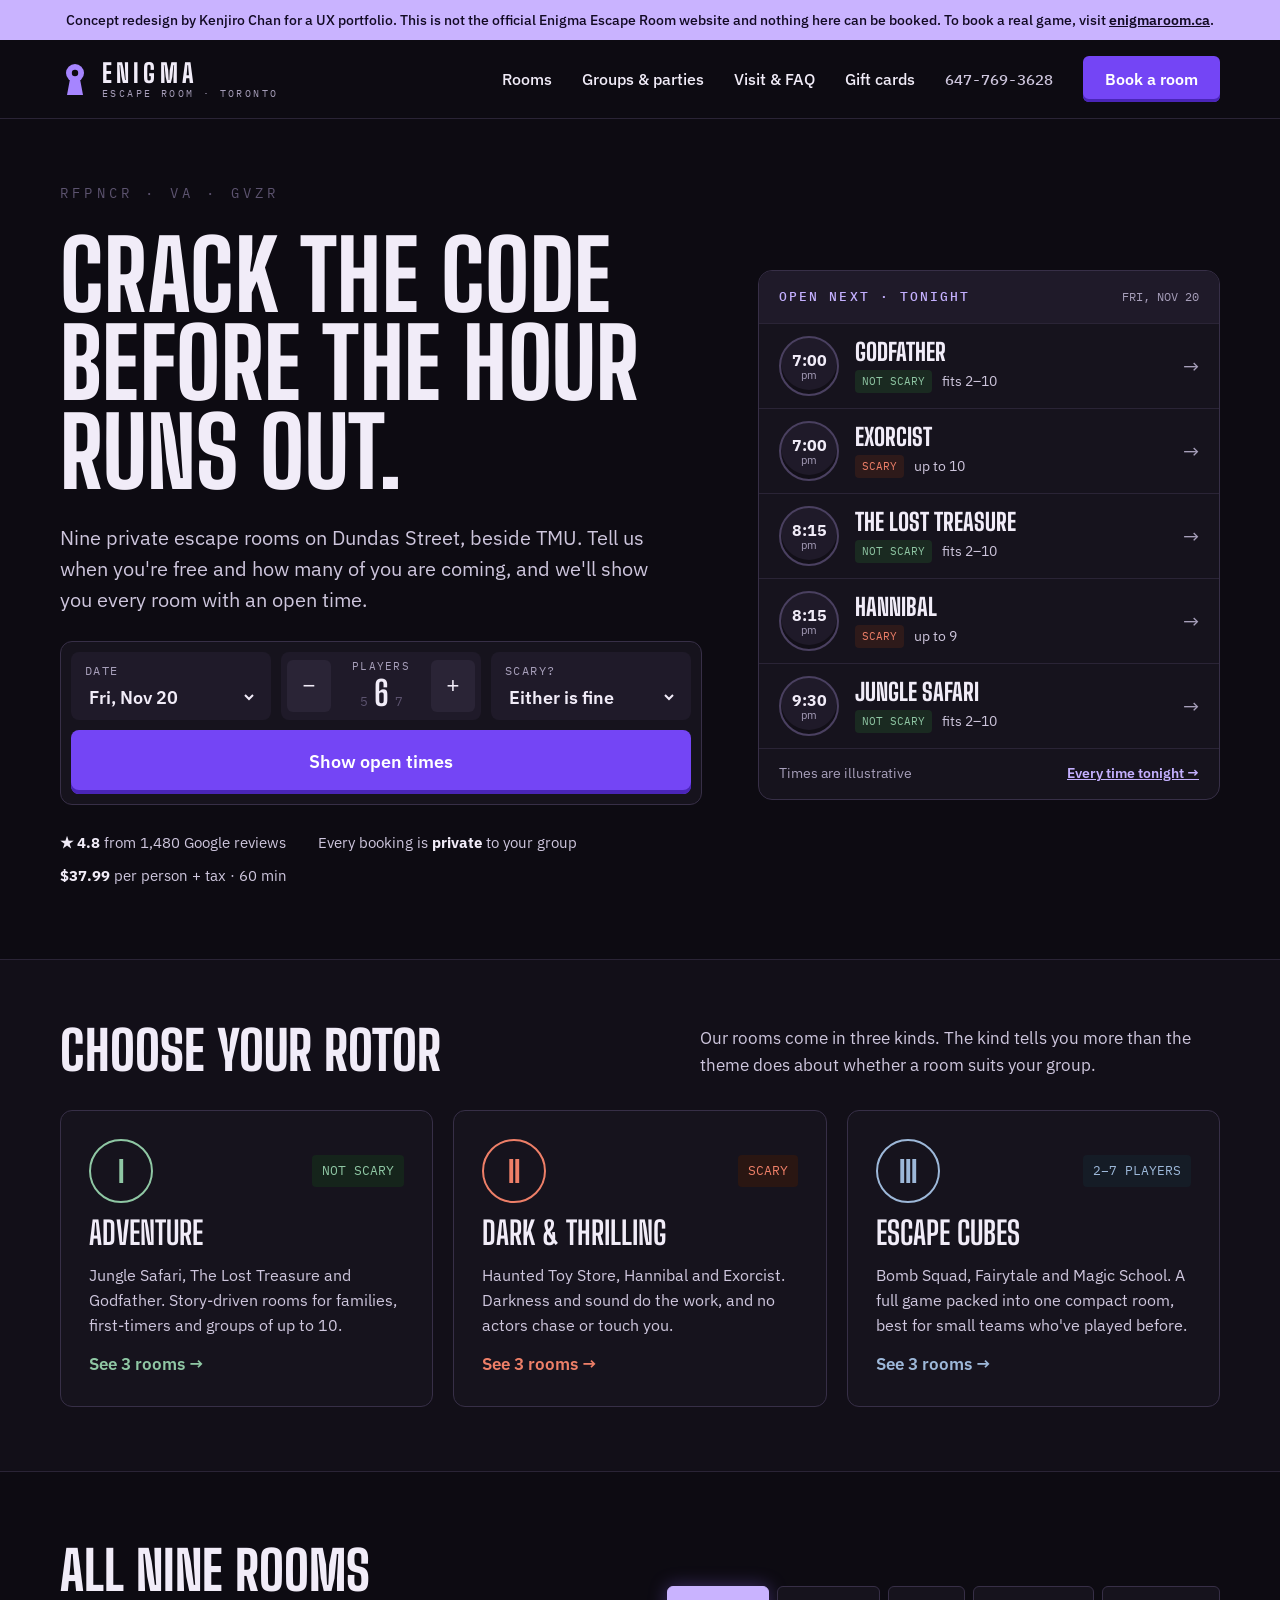
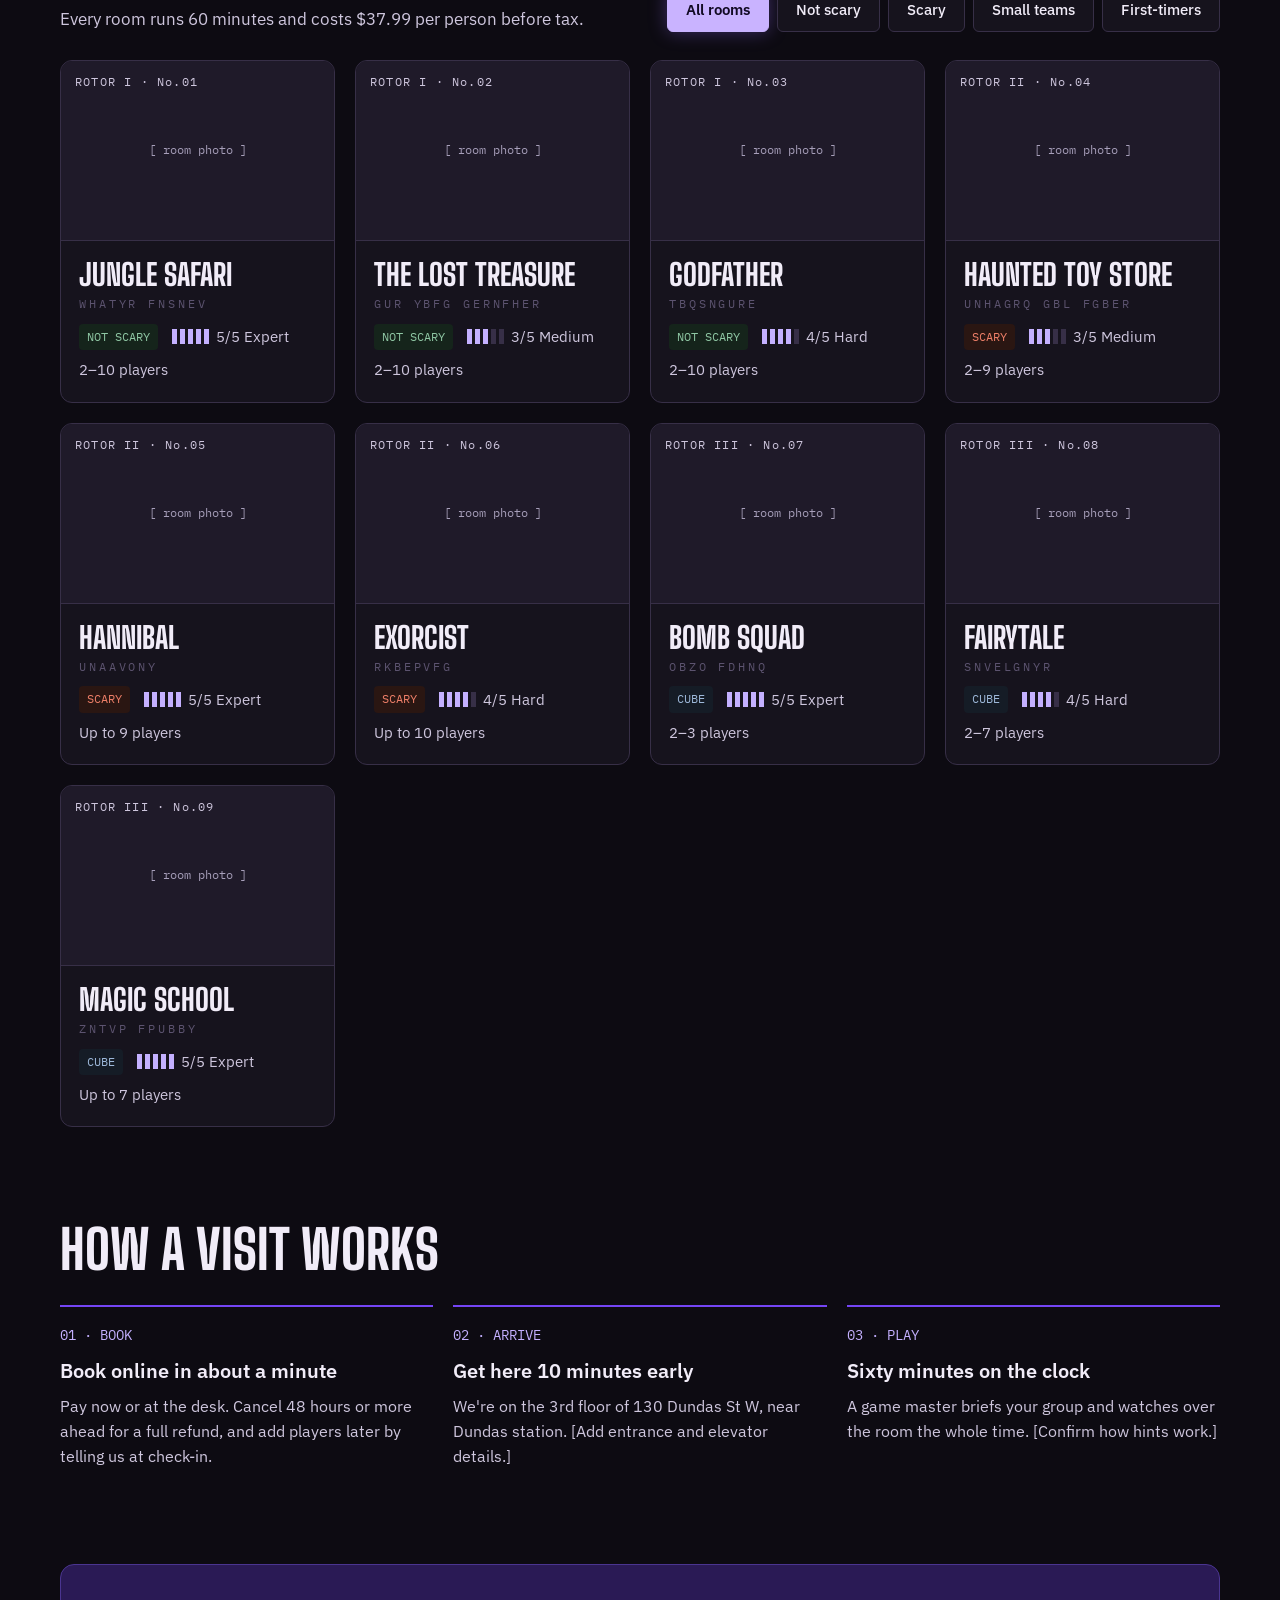
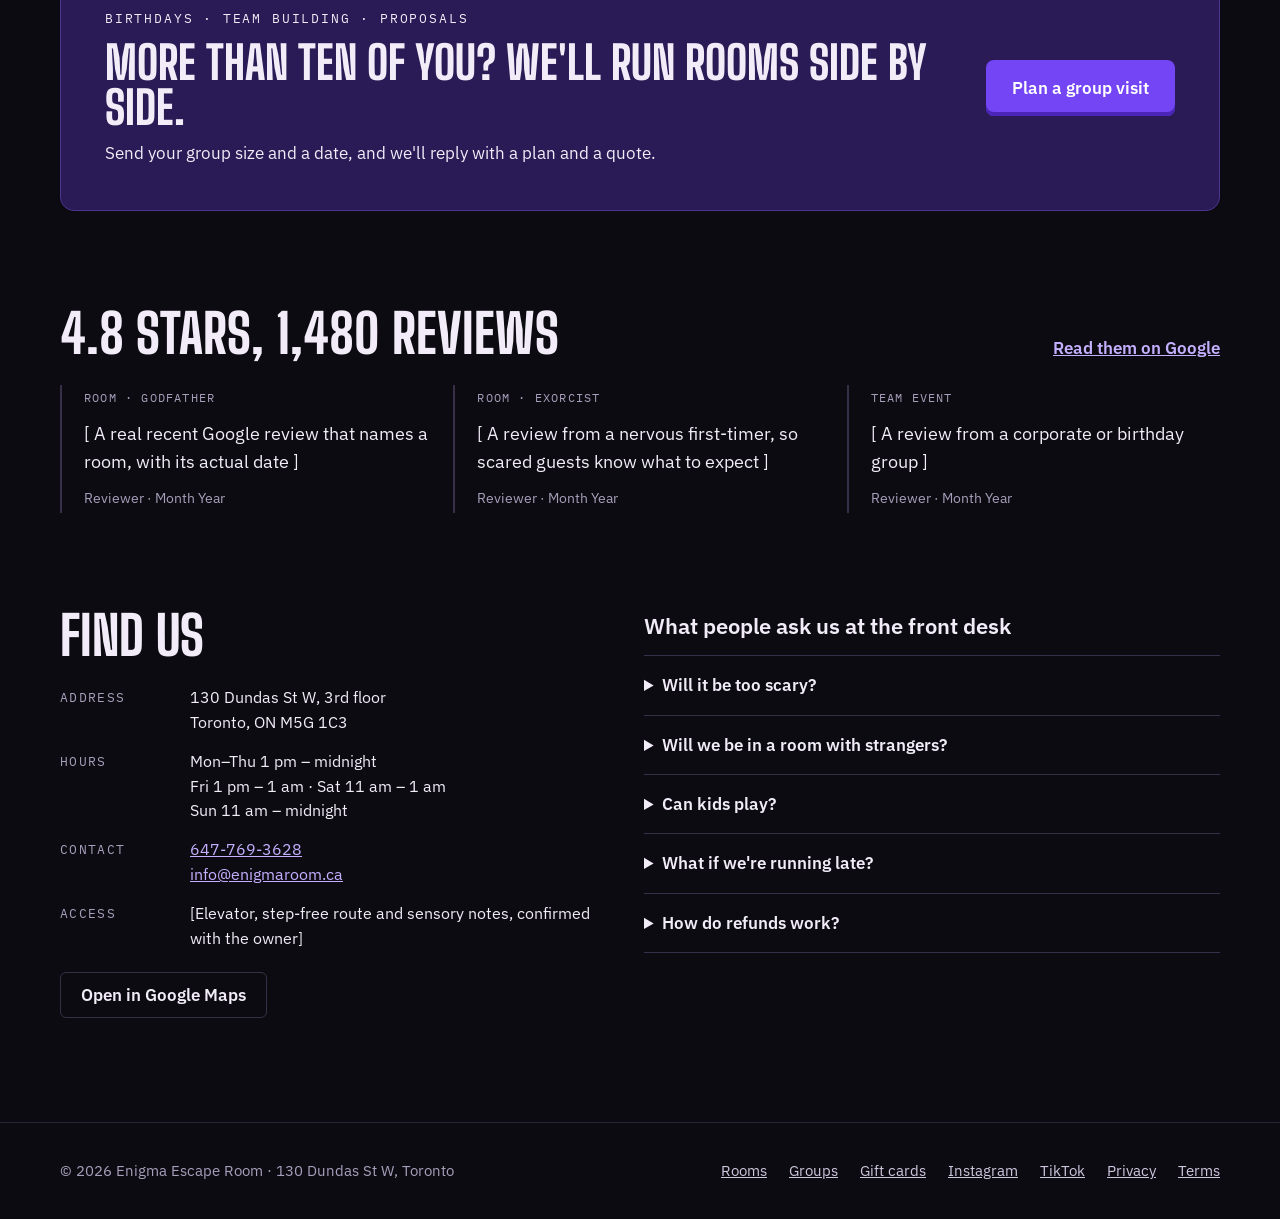
==== index.html @ 66677435 "Add Enigma Escape Room redesign concept Static prototype of the homepage, room page, booking flow an" ====
<!doctype html>
<html lang="en">
<head>
<meta charset="utf-8">
<meta name="viewport" content="width=device-width, initial-scale=1">
<meta name="robots" content="noindex, nofollow">
<title>Enigma Escape Room — Redesign concept by Kenjiro Chan</title>
<link rel="preconnect" href="https://fonts.googleapis.com">
<link href="https://fonts.googleapis.com/css2?family=Big+Shoulders+Display:wght@700;800&amp;family=IBM+Plex+Mono:wght@400;500&amp;family=IBM+Plex+Sans:wght@400;500;600&amp;display=swap" rel="stylesheet">
<style>
body{margin:0;background:#0D0B12}
a{color:#C4B0FF}a:hover{color:#DDD1FF}
*{box-sizing:border-box}
</style>
<style>
@media (max-width: 720px){
 h1{font-size:54px !important;line-height:0.95 !important}
 h2{font-size:38px !important}
 nav{gap:14px !important}
 nav > div{gap:14px 18px !important}
 section{padding-left:20px !important;padding-right:20px !important}
 header > nav, header > div{padding-left:20px !important;padding-right:20px !important}
 section[aria-labelledby="groups-h"] > div{padding:28px !important}
}
</style>
</head>
<body>
<div role="note" style="background: #C9B3FF; color: #120A24; font: 500 14px/1.45 'IBM Plex Sans', sans-serif; padding: 10px 20px; text-align: center">Concept redesign by Kenjiro Chan for a UX portfolio. This is not the official Enigma Escape Room website and nothing here can be booked. To book a real game, visit <a href="https://www.enigmaroom.ca" style="color: #120A24; font-weight: 600">enigmaroom.ca</a>.</div>
<div style="background: #0D0B12; color: #F1ECF8; font-family: 'IBM Plex Sans', sans-serif; font-size: 17px; line-height: 1.55">

<header style="border-bottom: 1px solid #2A2436">
<nav aria-label="Main" style="max-width: 1240px; margin: 0 auto; padding: 16px 40px; display: flex; flex-wrap: wrap; align-items: center; justify-content: space-between; gap: 16px">
<a href="index.html" aria-label="Enigma Escape Room, home" style="display: flex; align-items: center; gap: 12px; text-decoration: none; color: #F1ECF8">
<svg aria-hidden="true" width="30" height="36" viewBox="0 0 30 36" style="fill: #A685FF"><circle cx="15" cy="12" r="9"></circle><path d="M10 18 L20 18 L23 34 L7 34 Z"></path><circle cx="15" cy="12" r="3.2" style="fill: #0D0B12"></circle></svg>
<span style="display: flex; flex-direction: column; line-height: 1"><span style="font-family: 'Big Shoulders Display', 'Oswald', sans-serif; font-weight: 800; letter-spacing: 0.16em; font-size: 26px">ENIGMA</span><span style="font-family: 'IBM Plex Mono', monospace; font-size: 10px; letter-spacing: 0.24em; color: #A79FBA; margin-top: 3px">ESCAPE ROOM · TORONTO</span></span>
</a>
<div style="display: flex; flex-wrap: wrap; align-items: center; gap: 30px; font-size: 16px; font-weight: 500">
<a href="#rooms" style="color: #F1ECF8; text-decoration: none">Rooms</a>
<a href="groups.html" style="color: #F1ECF8; text-decoration: none">Groups &amp; parties</a>
<a href="#visit" style="color: #F1ECF8; text-decoration: none">Visit &amp; FAQ</a>
<a href="#" style="color: #F1ECF8; text-decoration: none">Gift cards</a>
<a href="tel:16477693628" style="color: #CEC6DD; text-decoration: none; font-family: 'IBM Plex Mono', monospace; font-size: 15px">647-769-3628</a>
<a href="book.html" style="background: #7445F5; color: #FFFFFF; text-decoration: none; padding: 0 22px; border-radius: 6px; font-weight: 600; min-height: 46px; display: inline-flex; align-items: center; box-shadow: inset 0 -3px 0 #4A25B8">Book a room</a>
</div>
</nav>
</header>

<section style="max-width: 1240px; margin: 0 auto; padding: 64px 40px 72px; display: flex; flex-wrap: wrap; gap: 56px; align-items: center">
<div style="flex: 1 1 580px; min-width: 0; display: flex; flex-direction: column; gap: 26px">
<p aria-hidden="true" style="margin: 0; font-family: 'IBM Plex Mono', monospace; font-size: 14px; letter-spacing: 0.3em; color: #5C536F">RFPNCR · VA · GVZR</p>
<h1 style="margin: 0; font-family: 'Big Shoulders Display', 'Oswald', sans-serif; font-weight: 800; font-size: 96px; line-height: 0.92; letter-spacing: 0.005em; text-transform: uppercase">Crack the code before the hour runs out.</h1>
<p style="margin: 0; font-size: 20px; color: #CEC6DD; max-width: 600px">Nine private escape rooms on Dundas Street, beside TMU. Tell us when you're free and how many of you are coming, and we'll show you every room with an open time.</p>

<form aria-label="Find an open room" style="background: #16131D; border: 1px solid #372F47; border-radius: 12px; padding: 10px; display: flex; flex-wrap: wrap; gap: 10px; align-items: stretch">
<label style="flex: 1 1 170px; display: flex; flex-direction: column; justify-content: center; gap: 4px; padding: 10px 14px; background: #1F1A29; border-radius: 8px; font-family: 'IBM Plex Mono', monospace; font-size: 12px; letter-spacing: 0.12em; color: #A79FBA">DATE<select style="background: transparent; border: 0; color: #F1ECF8; font: 600 18px 'IBM Plex Sans', sans-serif; padding: 0"><option>Tonight</option><option selected>Fri, Nov 20</option><option>Sat, Nov 21</option></select></label>
<div role="group" aria-label="Players" style="flex: 0 1 200px; display: flex; align-items: center; justify-content: space-between; gap: 6px; padding: 6px; background: #1F1A29; border-radius: 8px">
<button type="button" aria-label="One fewer player" style="width: 44px; height: 52px; border: 0; border-radius: 6px; background: #2A2436; color: #F1ECF8; font-size: 22px">−</button>
<span style="display: flex; flex-direction: column; align-items: center; line-height: 1"><span style="font-family: 'IBM Plex Mono', monospace; font-size: 11px; letter-spacing: 0.12em; color: #A79FBA">PLAYERS</span><span style="display: flex; align-items: baseline; gap: 6px; margin-top: 4px"><span aria-hidden="true" style="font-family: 'IBM Plex Mono', monospace; font-size: 13px; color: #5C536F">5</span><b style="font-family: 'Big Shoulders Display', 'Oswald', sans-serif; font-size: 34px">6</b><span aria-hidden="true" style="font-family: 'IBM Plex Mono', monospace; font-size: 13px; color: #5C536F">7</span></span></span>
<button type="button" aria-label="One more player" style="width: 44px; height: 52px; border: 0; border-radius: 6px; background: #2A2436; color: #F1ECF8; font-size: 22px">+</button>
</div>
<label style="flex: 1 1 170px; display: flex; flex-direction: column; justify-content: center; gap: 4px; padding: 10px 14px; background: #1F1A29; border-radius: 8px; font-family: 'IBM Plex Mono', monospace; font-size: 12px; letter-spacing: 0.12em; color: #A79FBA">SCARY?<select style="background: transparent; border: 0; color: #F1ECF8; font: 600 18px 'IBM Plex Sans', sans-serif; padding: 0"><option>Either is fine</option><option>Not scary</option><option>Scary, please</option></select></label>
<a href="book.html" style="flex: 1 1 180px; background: #7445F5; color: #FFFFFF; text-decoration: none; padding: 0 22px; border-radius: 8px; font-weight: 600; font-size: 18px; min-height: 64px; display: inline-flex; align-items: center; justify-content: center; box-shadow: inset 0 -4px 0 #4A25B8">Show open times</a>
</form>

<ul aria-label="Good to know" style="list-style: none; margin: 0; padding: 0; display: flex; flex-wrap: wrap; gap: 10px 32px; font-size: 15px; color: #CEC6DD">
<li><b style="color: #F1ECF8">★ 4.8</b> from 1,480 Google reviews</li>
<li>Every booking is <b style="color: #F1ECF8">private</b> to your group</li>
<li><b style="color: #F1ECF8">$37.99</b> per person + tax · 60 min</li>
</ul>
</div>

<aside aria-labelledby="next-h" style="flex: 1 1 400px; min-width: 0; background: #16131D; border: 1px solid #372F47; border-radius: 14px; overflow: hidden; align-self: center">
<div style="display: flex; justify-content: space-between; align-items: center; gap: 12px; padding: 16px 20px; background: #1F1A29">
<h2 id="next-h" style="margin: 0; font-family: 'IBM Plex Mono', monospace; font-weight: 500; font-size: 13px; letter-spacing: 0.16em; color: #C4B0FF">OPEN NEXT · TONIGHT</h2>
<span style="font-family: 'IBM Plex Mono', monospace; font-size: 12px; color: #A79FBA">FRI, NOV 20</span>
</div>
<ul style="list-style: none; margin: 0; padding: 0">
<li style="border-top: 1px solid #2A2436"><a href="book.html" style="display: flex; align-items: center; gap: 16px; padding: 12px 20px; text-decoration: none; color: #F1ECF8; min-height: 84px">
<span style="flex: 0 0 60px; height: 60px; border-radius: 50%; border: 2px solid #4A4060; background: #1F1A29; box-shadow: inset 0 -4px 0 #120F18; display: flex; flex-direction: column; align-items: center; justify-content: center; line-height: 1"><b style="font-size: 16px">7:00</b><span style="font-size: 11px; color: #A79FBA; margin-top: 2px">pm</span></span>
<span style="flex: 1 1 auto; min-width: 0; display: flex; flex-direction: column; gap: 6px"><span style="font: 800 24px/1 'Big Shoulders Display', 'Oswald', sans-serif; text-transform: uppercase">Godfather</span><span style="display: flex; align-items: center; gap: 10px; font-size: 14px; color: #CEC6DD"><span style="font-family: 'IBM Plex Mono', monospace; font-size: 11px; padding: 3px 7px; border-radius: 4px; background: #1A2A21; color: #8FC7A4">NOT SCARY</span>fits 2–10</span></span>
<span aria-hidden="true" style="color: #A79FBA; font-size: 20px">→</span>
</a></li>
<li style="border-top: 1px solid #2A2436"><a href="book.html" style="display: flex; align-items: center; gap: 16px; padding: 12px 20px; text-decoration: none; color: #F1ECF8; min-height: 84px">
<span style="flex: 0 0 60px; height: 60px; border-radius: 50%; border: 2px solid #4A4060; background: #1F1A29; box-shadow: inset 0 -4px 0 #120F18; display: flex; flex-direction: column; align-items: center; justify-content: center; line-height: 1"><b style="font-size: 16px">7:00</b><span style="font-size: 11px; color: #A79FBA; margin-top: 2px">pm</span></span>
<span style="flex: 1 1 auto; min-width: 0; display: flex; flex-direction: column; gap: 6px"><span style="font: 800 24px/1 'Big Shoulders Display', 'Oswald', sans-serif; text-transform: uppercase">Exorcist</span><span style="display: flex; align-items: center; gap: 10px; font-size: 14px; color: #CEC6DD"><span style="font-family: 'IBM Plex Mono', monospace; font-size: 11px; padding: 3px 7px; border-radius: 4px; background: #2E1A1A; color: #EE7F68">SCARY</span>up to 10</span></span>
<span aria-hidden="true" style="color: #A79FBA; font-size: 20px">→</span>
</a></li>
<li style="border-top: 1px solid #2A2436"><a href="book.html" style="display: flex; align-items: center; gap: 16px; padding: 12px 20px; text-decoration: none; color: #F1ECF8; min-height: 84px">
<span style="flex: 0 0 60px; height: 60px; border-radius: 50%; border: 2px solid #4A4060; background: #1F1A29; box-shadow: inset 0 -4px 0 #120F18; display: flex; flex-direction: column; align-items: center; justify-content: center; line-height: 1"><b style="font-size: 16px">8:15</b><span style="font-size: 11px; color: #A79FBA; margin-top: 2px">pm</span></span>
<span style="flex: 1 1 auto; min-width: 0; display: flex; flex-direction: column; gap: 6px"><span style="font: 800 24px/1 'Big Shoulders Display', 'Oswald', sans-serif; text-transform: uppercase">The Lost Treasure</span><span style="display: flex; align-items: center; gap: 10px; font-size: 14px; color: #CEC6DD"><span style="font-family: 'IBM Plex Mono', monospace; font-size: 11px; padding: 3px 7px; border-radius: 4px; background: #1A2A21; color: #8FC7A4">NOT SCARY</span>fits 2–10</span></span>
<span aria-hidden="true" style="color: #A79FBA; font-size: 20px">→</span>
</a></li>
<li style="border-top: 1px solid #2A2436"><a href="book.html" style="display: flex; align-items: center; gap: 16px; padding: 12px 20px; text-decoration: none; color: #F1ECF8; min-height: 84px">
<span style="flex: 0 0 60px; height: 60px; border-radius: 50%; border: 2px solid #4A4060; background: #1F1A29; box-shadow: inset 0 -4px 0 #120F18; display: flex; flex-direction: column; align-items: center; justify-content: center; line-height: 1"><b style="font-size: 16px">8:15</b><span style="font-size: 11px; color: #A79FBA; margin-top: 2px">pm</span></span>
<span style="flex: 1 1 auto; min-width: 0; display: flex; flex-direction: column; gap: 6px"><span style="font: 800 24px/1 'Big Shoulders Display', 'Oswald', sans-serif; text-transform: uppercase">Hannibal</span><span style="display: flex; align-items: center; gap: 10px; font-size: 14px; color: #CEC6DD"><span style="font-family: 'IBM Plex Mono', monospace; font-size: 11px; padding: 3px 7px; border-radius: 4px; background: #2E1A1A; color: #EE7F68">SCARY</span>up to 9</span></span>
<span aria-hidden="true" style="color: #A79FBA; font-size: 20px">→</span>
</a></li>
<li style="border-top: 1px solid #2A2436"><a href="book.html" style="display: flex; align-items: center; gap: 16px; padding: 12px 20px; text-decoration: none; color: #F1ECF8; min-height: 84px">
<span style="flex: 0 0 60px; height: 60px; border-radius: 50%; border: 2px solid #4A4060; background: #1F1A29; box-shadow: inset 0 -4px 0 #120F18; display: flex; flex-direction: column; align-items: center; justify-content: center; line-height: 1"><b style="font-size: 16px">9:30</b><span style="font-size: 11px; color: #A79FBA; margin-top: 2px">pm</span></span>
<span style="flex: 1 1 auto; min-width: 0; display: flex; flex-direction: column; gap: 6px"><span style="font: 800 24px/1 'Big Shoulders Display', 'Oswald', sans-serif; text-transform: uppercase">Jungle Safari</span><span style="display: flex; align-items: center; gap: 10px; font-size: 14px; color: #CEC6DD"><span style="font-family: 'IBM Plex Mono', monospace; font-size: 11px; padding: 3px 7px; border-radius: 4px; background: #1A2A21; color: #8FC7A4">NOT SCARY</span>fits 2–10</span></span>
<span aria-hidden="true" style="color: #A79FBA; font-size: 20px">→</span>
</a></li>
</ul>
<div style="border-top: 1px solid #2A2436; padding: 14px 20px; display: flex; justify-content: space-between; align-items: center; font-size: 14px; color: #A79FBA"><span>Times are illustrative</span><a href="book.html" style="font-weight: 600">Every time tonight →</a></div>
</aside>
</section>

<section aria-labelledby="vibes-h" style="border-top: 1px solid #2A2436; border-bottom: 1px solid #2A2436; background: #120F18">
<div style="max-width: 1240px; margin: 0 auto; padding: 64px 40px">
<div style="display: flex; flex-wrap: wrap; justify-content: space-between; align-items: flex-end; gap: 16px; margin-bottom: 32px">
<h2 id="vibes-h" style="margin: 0; font-family: 'Big Shoulders Display', 'Oswald', sans-serif; font-weight: 800; font-size: 54px; line-height: 1; text-transform: uppercase">Choose your rotor</h2>
<p style="margin: 0; color: #CEC6DD; max-width: 520px">Our rooms come in three kinds. The kind tells you more than the theme does about whether a room suits your group.</p>
</div>
<div style="display: grid; grid-template-columns: repeat(auto-fit, minmax(300px, 1fr)); gap: 20px">
<a href="#rooms" style="text-decoration: none; color: #F1ECF8; border: 1px solid #372F47; border-radius: 12px; padding: 28px; display: flex; flex-direction: column; gap: 14px; background: #16131D">
<span style="display: flex; justify-content: space-between; align-items: center"><span style="width: 64px; height: 64px; border-radius: 50%; border: 2px solid #8FC7A4; display: inline-flex; align-items: center; justify-content: center; font-family: 'Big Shoulders Display', 'Oswald', sans-serif; font-weight: 800; font-size: 30px; color: #8FC7A4">I</span><span style="font-family: 'IBM Plex Mono', monospace; font-size: 13px; padding: 6px 10px; border-radius: 4px; background: #15241B; color: #8FC7A4">NOT SCARY</span></span>
<span style="font-family: 'Big Shoulders Display', 'Oswald', sans-serif; font-weight: 700; font-size: 32px; text-transform: uppercase; line-height: 1">Adventure</span>
<span style="color: #CEC6DD; font-size: 16px">Jungle Safari, The Lost Treasure and Godfather. Story-driven rooms for families, first-timers and groups of up to 10.</span>
<span style="font-weight: 600; color: #8FC7A4">See 3 rooms →</span>
</a>
<a href="#rooms" style="text-decoration: none; color: #F1ECF8; border: 1px solid #372F47; border-radius: 12px; padding: 28px; display: flex; flex-direction: column; gap: 14px; background: #16131D">
<span style="display: flex; justify-content: space-between; align-items: center"><span style="width: 64px; height: 64px; border-radius: 50%; border: 2px solid #EE7F68; display: inline-flex; align-items: center; justify-content: center; font-family: 'Big Shoulders Display', 'Oswald', sans-serif; font-weight: 800; font-size: 30px; color: #EE7F68">II</span><span style="font-family: 'IBM Plex Mono', monospace; font-size: 13px; padding: 6px 10px; border-radius: 4px; background: #2A1612; color: #EE7F68">SCARY</span></span>
<span style="font-family: 'Big Shoulders Display', 'Oswald', sans-serif; font-weight: 700; font-size: 32px; text-transform: uppercase; line-height: 1">Dark &amp; Thrilling</span>
<span style="color: #CEC6DD; font-size: 16px">Haunted Toy Store, Hannibal and Exorcist. Darkness and sound do the work, and no actors chase or touch you.</span>
<span style="font-weight: 600; color: #EE7F68">See 3 rooms →</span>
</a>
<a href="#rooms" style="text-decoration: none; color: #F1ECF8; border: 1px solid #372F47; border-radius: 12px; padding: 28px; display: flex; flex-direction: column; gap: 14px; background: #16131D">
<span style="display: flex; justify-content: space-between; align-items: center"><span style="width: 64px; height: 64px; border-radius: 50%; border: 2px solid #9DB8D9; display: inline-flex; align-items: center; justify-content: center; font-family: 'Big Shoulders Display', 'Oswald', sans-serif; font-weight: 800; font-size: 30px; color: #9DB8D9">III</span><span style="font-family: 'IBM Plex Mono', monospace; font-size: 13px; padding: 6px 10px; border-radius: 4px; background: #151C26; color: #9DB8D9">2–7 PLAYERS</span></span>
<span style="font-family: 'Big Shoulders Display', 'Oswald', sans-serif; font-weight: 700; font-size: 32px; text-transform: uppercase; line-height: 1">Escape Cubes</span>
<span style="color: #CEC6DD; font-size: 16px">Bomb Squad, Fairytale and Magic School. A full game packed into one compact room, best for small teams who've played before.</span>
<span style="font-weight: 600; color: #9DB8D9">See 3 rooms →</span>
</a>
</div>
</div>
</section>

<section id="rooms" aria-labelledby="rooms-h" style="max-width: 1240px; margin: 0 auto; padding: 72px 40px 24px">
<div style="display: flex; flex-wrap: wrap; justify-content: space-between; align-items: flex-end; gap: 16px; margin-bottom: 28px">
<div>
<h2 id="rooms-h" style="margin: 0 0 8px; font-family: 'Big Shoulders Display', 'Oswald', sans-serif; font-weight: 800; font-size: 54px; line-height: 1; text-transform: uppercase">All nine rooms</h2>
<p style="margin: 0; color: #CEC6DD">Every room runs 60 minutes and costs $37.99 per person before tax.</p>
</div>
<div role="group" aria-label="Filter rooms" id="filters" style="display: flex; flex-wrap: wrap; gap: 8px"></div>
</div>
<div style="display: grid; grid-template-columns: repeat(auto-fill, minmax(270px, 1fr)); gap: 20px" id="rooms-grid"></div>
</section>

<section aria-labelledby="how-h" style="max-width: 1240px; margin: 0 auto; padding: 72px 40px 24px">
<h2 id="how-h" style="margin: 0 0 28px; font-family: 'Big Shoulders Display', 'Oswald', sans-serif; font-weight: 800; font-size: 54px; line-height: 1; text-transform: uppercase">How a visit works</h2>
<ol style="list-style: none; margin: 0; padding: 0; display: grid; grid-template-columns: repeat(auto-fit, minmax(280px, 1fr)); gap: 20px">
<li style="border-top: 2px solid #7445F5; padding-top: 18px; display: flex; flex-direction: column; gap: 8px"><span style="font-family: 'IBM Plex Mono', monospace; font-size: 14px; color: #C4B0FF">01 · BOOK</span><span style="font-size: 20px; font-weight: 600">Book online in about a minute</span><span style="color: #CEC6DD; font-size: 16px">Pay now or at the desk. Cancel 48 hours or more ahead for a full refund, and add players later by telling us at check-in.</span></li>
<li style="border-top: 2px solid #7445F5; padding-top: 18px; display: flex; flex-direction: column; gap: 8px"><span style="font-family: 'IBM Plex Mono', monospace; font-size: 14px; color: #C4B0FF">02 · ARRIVE</span><span style="font-size: 20px; font-weight: 600">Get here 10 minutes early</span><span style="color: #CEC6DD; font-size: 16px">We're on the 3rd floor of 130 Dundas St W, near Dundas station. [Add entrance and elevator details.]</span></li>
<li style="border-top: 2px solid #7445F5; padding-top: 18px; display: flex; flex-direction: column; gap: 8px"><span style="font-family: 'IBM Plex Mono', monospace; font-size: 14px; color: #C4B0FF">03 · PLAY</span><span style="font-size: 20px; font-weight: 600">Sixty minutes on the clock</span><span style="color: #CEC6DD; font-size: 16px">A game master briefs your group and watches over the room the whole time. [Confirm how hints work.]</span></li>
</ol>
</section>

<section aria-labelledby="groups-h" style="max-width: 1240px; margin: 0 auto; padding: 72px 40px 24px">
<div style="background: #2A1A55; color: #F1ECF8; border-radius: 14px; border: 1px solid #4A3590; padding: 44px; display: flex; flex-wrap: wrap; gap: 32px; align-items: center; justify-content: space-between">
<div style="flex: 1 1 520px; min-width: 0; display: flex; flex-direction: column; gap: 10px">
<p style="margin: 0; font-family: 'IBM Plex Mono', monospace; font-size: 13px; letter-spacing: 0.14em">BIRTHDAYS · TEAM BUILDING · PROPOSALS</p>
<h2 id="groups-h" style="margin: 0; font-family: 'Big Shoulders Display', 'Oswald', sans-serif; font-weight: 800; font-size: 46px; line-height: 0.98; text-transform: uppercase">More than ten of you? We'll run rooms side by side.</h2>
<p style="margin: 0; font-size: 17px">Send your group size and a date, and we'll reply with a plan and a quote.</p>
</div>
<a href="groups.html" style="background: #7445F5; color: #FFFFFF; text-decoration: none; padding: 0 26px; box-shadow: inset 0 -4px 0 #4A25B8; border-radius: 8px; font-weight: 600; min-height: 56px; display: inline-flex; align-items: center">Plan a group visit</a>
</div>
</section>

<section aria-labelledby="rev-h" style="max-width: 1240px; margin: 0 auto; padding: 72px 40px 24px">
<div style="display: flex; flex-wrap: wrap; justify-content: space-between; align-items: flex-end; gap: 16px; margin-bottom: 24px">
<h2 id="rev-h" style="margin: 0; font-family: 'Big Shoulders Display', 'Oswald', sans-serif; font-weight: 800; font-size: 54px; line-height: 1; text-transform: uppercase">4.8 stars, 1,480 reviews</h2>
<a href="#" style="font-weight: 600">Read them on Google</a>
</div>
<div style="display: grid; grid-template-columns: repeat(auto-fit, minmax(300px, 1fr)); gap: 20px">
<figure style="margin: 0; border-left: 2px solid #372F47; padding: 4px 0 4px 22px; display: flex; flex-direction: column; gap: 12px"><span style="font-family: 'IBM Plex Mono', monospace; font-size: 12px; letter-spacing: 0.1em; color: #A79FBA">ROOM · GODFATHER</span><blockquote style="margin: 0; font-size: 18px">[ A real recent Google review that names a room, with its actual date ]</blockquote><figcaption style="color: #A79FBA; font-size: 14px">Reviewer · Month Year</figcaption></figure>
<figure style="margin: 0; border-left: 2px solid #372F47; padding: 4px 0 4px 22px; display: flex; flex-direction: column; gap: 12px"><span style="font-family: 'IBM Plex Mono', monospace; font-size: 12px; letter-spacing: 0.1em; color: #A79FBA">ROOM · EXORCIST</span><blockquote style="margin: 0; font-size: 18px">[ A review from a nervous first-timer, so scared guests know what to expect ]</blockquote><figcaption style="color: #A79FBA; font-size: 14px">Reviewer · Month Year</figcaption></figure>
<figure style="margin: 0; border-left: 2px solid #372F47; padding: 4px 0 4px 22px; display: flex; flex-direction: column; gap: 12px"><span style="font-family: 'IBM Plex Mono', monospace; font-size: 12px; letter-spacing: 0.1em; color: #A79FBA">TEAM EVENT</span><blockquote style="margin: 0; font-size: 18px">[ A review from a corporate or birthday group ]</blockquote><figcaption style="color: #A79FBA; font-size: 14px">Reviewer · Month Year</figcaption></figure>
</div>
</section>

<section id="visit" aria-labelledby="visit-h" style="max-width: 1240px; margin: 0 auto; padding: 72px 40px 24px; display: flex; flex-wrap: wrap; gap: 48px">
<div style="flex: 1 1 420px; min-width: 0; display: flex; flex-direction: column; gap: 22px">
<h2 id="visit-h" style="margin: 0; font-family: 'Big Shoulders Display', 'Oswald', sans-serif; font-weight: 800; font-size: 54px; line-height: 1; text-transform: uppercase">Find us</h2>
<dl style="margin: 0; display: grid; grid-template-columns: 110px 1fr; gap: 14px 20px; font-size: 16px">
<dt style="font-family: 'IBM Plex Mono', monospace; font-size: 13px; letter-spacing: 0.1em; color: #A79FBA; padding-top: 3px">ADDRESS</dt><dd style="margin: 0">130 Dundas St W, 3rd floor<br>Toronto, ON M5G 1C3</dd>
<dt style="font-family: 'IBM Plex Mono', monospace; font-size: 13px; letter-spacing: 0.1em; color: #A79FBA; padding-top: 3px">HOURS</dt><dd style="margin: 0">Mon–Thu 1 pm – midnight<br>Fri 1 pm – 1 am · Sat 11 am – 1 am<br>Sun 11 am – midnight</dd>
<dt style="font-family: 'IBM Plex Mono', monospace; font-size: 13px; letter-spacing: 0.1em; color: #A79FBA; padding-top: 3px">CONTACT</dt><dd style="margin: 0"><a href="tel:16477693628">647-769-3628</a><br><a href="mailto:info@enigmaroom.ca">info@enigmaroom.ca</a></dd>
<dt style="font-family: 'IBM Plex Mono', monospace; font-size: 13px; letter-spacing: 0.1em; color: #A79FBA; padding-top: 3px">ACCESS</dt><dd style="margin: 0">[Elevator, step-free route and sensory notes, confirmed with the owner]</dd>
</dl>
<a href="#" style="align-self: flex-start; border: 1px solid #372F47; color: #F1ECF8; text-decoration: none; padding: 0 20px; border-radius: 6px; min-height: 46px; display: inline-flex; align-items: center; font-weight: 600">Open in Google Maps</a>
</div>
<div style="flex: 1 1 460px; min-width: 0; display: flex; flex-direction: column">
<h3 style="margin: 0 0 12px; font-size: 22px; font-weight: 600">What people ask us at the front desk</h3>
<details style="border-top: 1px solid #372F47; padding: 16px 0"><summary style="cursor: pointer; font-weight: 600; font-size: 17px">Will it be too scary?</summary><p style="margin: 10px 0 0; color: #CEC6DD">Only the three Rotor II rooms are scary, and none use actors who chase or touch you. The other six aren't scary at all.</p></details>
<details style="border-top: 1px solid #372F47; padding: 16px 0"><summary style="cursor: pointer; font-weight: 600; font-size: 17px">Will we be in a room with strangers?</summary><p style="margin: 10px 0 0; color: #CEC6DD">No. Every booking is private, so the only people in your room are the ones you bring.</p></details>
<details style="border-top: 1px solid #372F47; padding: 16px 0"><summary style="cursor: pointer; font-weight: 600; font-size: 17px">Can kids play?</summary><p style="margin: 10px 0 0; color: #CEC6DD">Yes. Players aged 10 and under need an adult (18+) in the room with them.</p></details>
<details style="border-top: 1px solid #372F47; padding: 16px 0"><summary style="cursor: pointer; font-weight: 600; font-size: 17px">What if we're running late?</summary><p style="margin: 10px 0 0; color: #CEC6DD">Call us as soon as you know. [State exactly how a late arrival affects game time.]</p></details>
<details style="border-top: 1px solid #372F47; border-bottom: 1px solid #372F47; padding: 16px 0"><summary style="cursor: pointer; font-weight: 600; font-size: 17px">How do refunds work?</summary><p style="margin: 10px 0 0; color: #CEC6DD">Cancel 48 hours or more before your booking for a full refund. Cancellations inside 48 hours can't be refunded.</p></details>
</div>
</section>

<footer style="margin-top: 80px; border-top: 1px solid #2A2436">
<div style="max-width: 1240px; margin: 0 auto; padding: 36px 40px; display: flex; flex-wrap: wrap; gap: 20px 48px; justify-content: space-between; align-items: center; font-size: 15px; color: #A79FBA">
<span>© 2026 Enigma Escape Room · 130 Dundas St W, Toronto</span>
<nav aria-label="Footer" style="display: flex; flex-wrap: wrap; gap: 22px"><a href="#rooms" style="color: #CEC6DD">Rooms</a><a href="groups.html" style="color: #CEC6DD">Groups</a><a href="#" style="color: #CEC6DD">Gift cards</a><a href="#" style="color: #CEC6DD">Instagram</a><a href="#" style="color: #CEC6DD">TikTok</a><a href="#" style="color: #CEC6DD">Privacy</a><a href="#" style="color: #CEC6DD">Terms</a></nav>
</div>
</footer>
</div>
<script>
document.querySelectorAll('form').forEach(f=>f.addEventListener('submit',e=>e.preventDefault()));
document.querySelectorAll('a[href="#"]').forEach(a=>a.addEventListener('click',e=>e.preventDefault()));

const rot13=s=>s.toUpperCase().replace(/[A-Z]/g,c=>String.fromCharCode((c.charCodeAt(0)-52)%26+65));
const V={adv:{rotor:'I',tag:'NOT SCARY',bg:'#15241B',fg:'#8FC7A4'},dark:{rotor:'II',tag:'SCARY',bg:'#2A1612',fg:'#EE7F68'},cube:{rotor:'III',tag:'CUBE',bg:'#151C26',fg:'#9DB8D9'}};
const W={3:'Medium',4:'Hard',5:'Expert'};
const ROOMS=[['01','Jungle Safari','adv',5,'2–10 players'],['02','The Lost Treasure','adv',3,'2–10 players'],['03','Godfather','adv',4,'2–10 players'],['04','Haunted Toy Store','dark',3,'2–9 players'],['05','Hannibal','dark',5,'Up to 9 players'],['06','Exorcist','dark',4,'Up to 10 players'],['07','Bomb Squad','cube',5,'2–3 players'],['08','Fairytale','cube',4,'2–7 players'],['09','Magic School','cube',5,'Up to 7 players']];
const DEFS=[['all','All rooms'],['adv','Not scary'],['dark','Scary'],['cube','Small teams'],['easy','First-timers']];
let filter='all';
function render(){
 document.getElementById('filters').innerHTML=DEFS.map(([id,l])=>id===filter
  ?`<button type="button" aria-pressed="true" data-f="${id}" style="min-height: 46px; padding: 0 18px; border-radius: 6px; border: 1px solid #C9B3FF; background: #C9B3FF; color: #120A24; font: 600 15px 'IBM Plex Sans', sans-serif; cursor: pointer; box-shadow: 0 0 18px rgba(150,110,255,0.35)">${l}</button>`
  :`<button type="button" aria-pressed="false" data-f="${id}" style="min-height: 46px; padding: 0 18px; border-radius: 6px; border: 1px solid #372F47; background: #16131D; color: #F1ECF8; font: 500 15px 'IBM Plex Sans', sans-serif; cursor: pointer">${l}</button>`).join('');
 const keep=(k,d)=>filter==='all'||filter===k||(filter==='easy'&&d<=3);
 document.getElementById('rooms-grid').innerHTML=ROOMS.filter(r=>keep(r[2],r[3])).map(([no,name,k,d,p])=>{const v=V[k];
  const bars=[1,2,3,4,5].map(i=>`<span style="width: 5px; height: 15px; background: ${i<=d?'#C4B0FF':'#372F47'}; display: inline-block"></span>`).join('');
  return `<a href="room.html" style="text-decoration: none; color: #F1ECF8; background: #16131D; border: 1px solid #372F47; border-radius: 12px; overflow: hidden; display: flex; flex-direction: column">
<div style="height: 180px; background: #1F1A29; position: relative; display: flex; align-items: center; justify-content: center; border-bottom: 1px solid #372F47"><span style="position: absolute; left: 14px; top: 12px; font-family: 'IBM Plex Mono', monospace; font-size: 12px; letter-spacing: 0.1em; color: #CEC6DD">ROTOR ${v.rotor} · No.${no}</span><span style="font-family: 'IBM Plex Mono', monospace; font-size: 12px; color: #A79FBA">[ room photo ]</span></div>
<div style="padding: 18px 18px 20px; display: flex; flex-direction: column; gap: 10px"><span style="font-family: 'Big Shoulders Display', 'Oswald', sans-serif; font-weight: 800; font-size: 30px; line-height: 1; text-transform: uppercase">${name}</span><span aria-hidden="true" style="font-family: 'IBM Plex Mono', monospace; font-size: 12px; letter-spacing: 0.24em; color: #5C536F; margin-top: -4px">${rot13(name)}</span>
<span style="display: flex; flex-wrap: wrap; align-items: center; gap: 8px 14px; font-size: 15px; color: #CEC6DD"><span style="font-family: 'IBM Plex Mono', monospace; font-size: 12px; padding: 4px 8px; border-radius: 4px; background: ${v.bg}; color: ${v.fg}">${v.tag}</span><span style="display: inline-flex; align-items: center; gap: 7px"><span aria-hidden="true" style="display: inline-flex; gap: 3px">${bars}</span>${d}/5 ${W[d]}</span><span>${p}</span></span></div></a>`}).join('');
 document.querySelectorAll('#filters button').forEach(b=>b.onclick=()=>{filter=b.dataset.f;render();});
}
render();

</script>
</body>
</html>
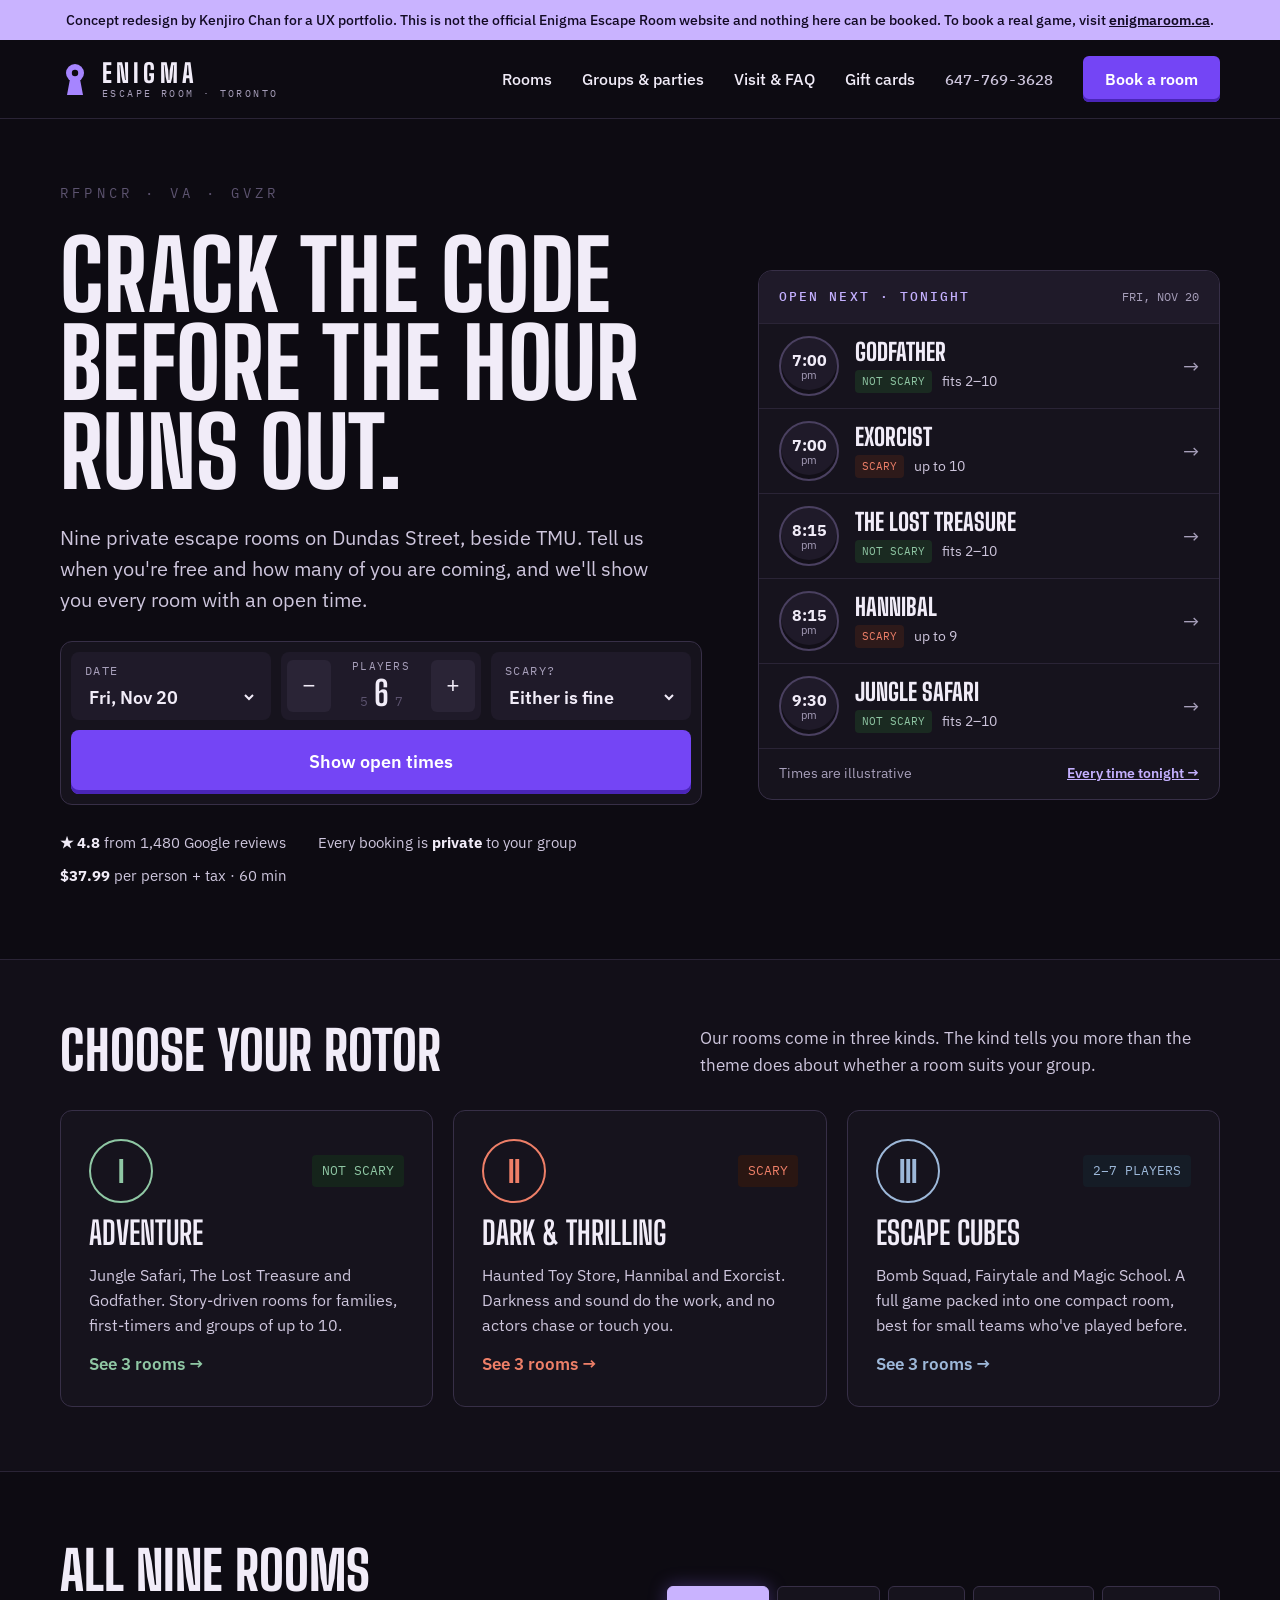
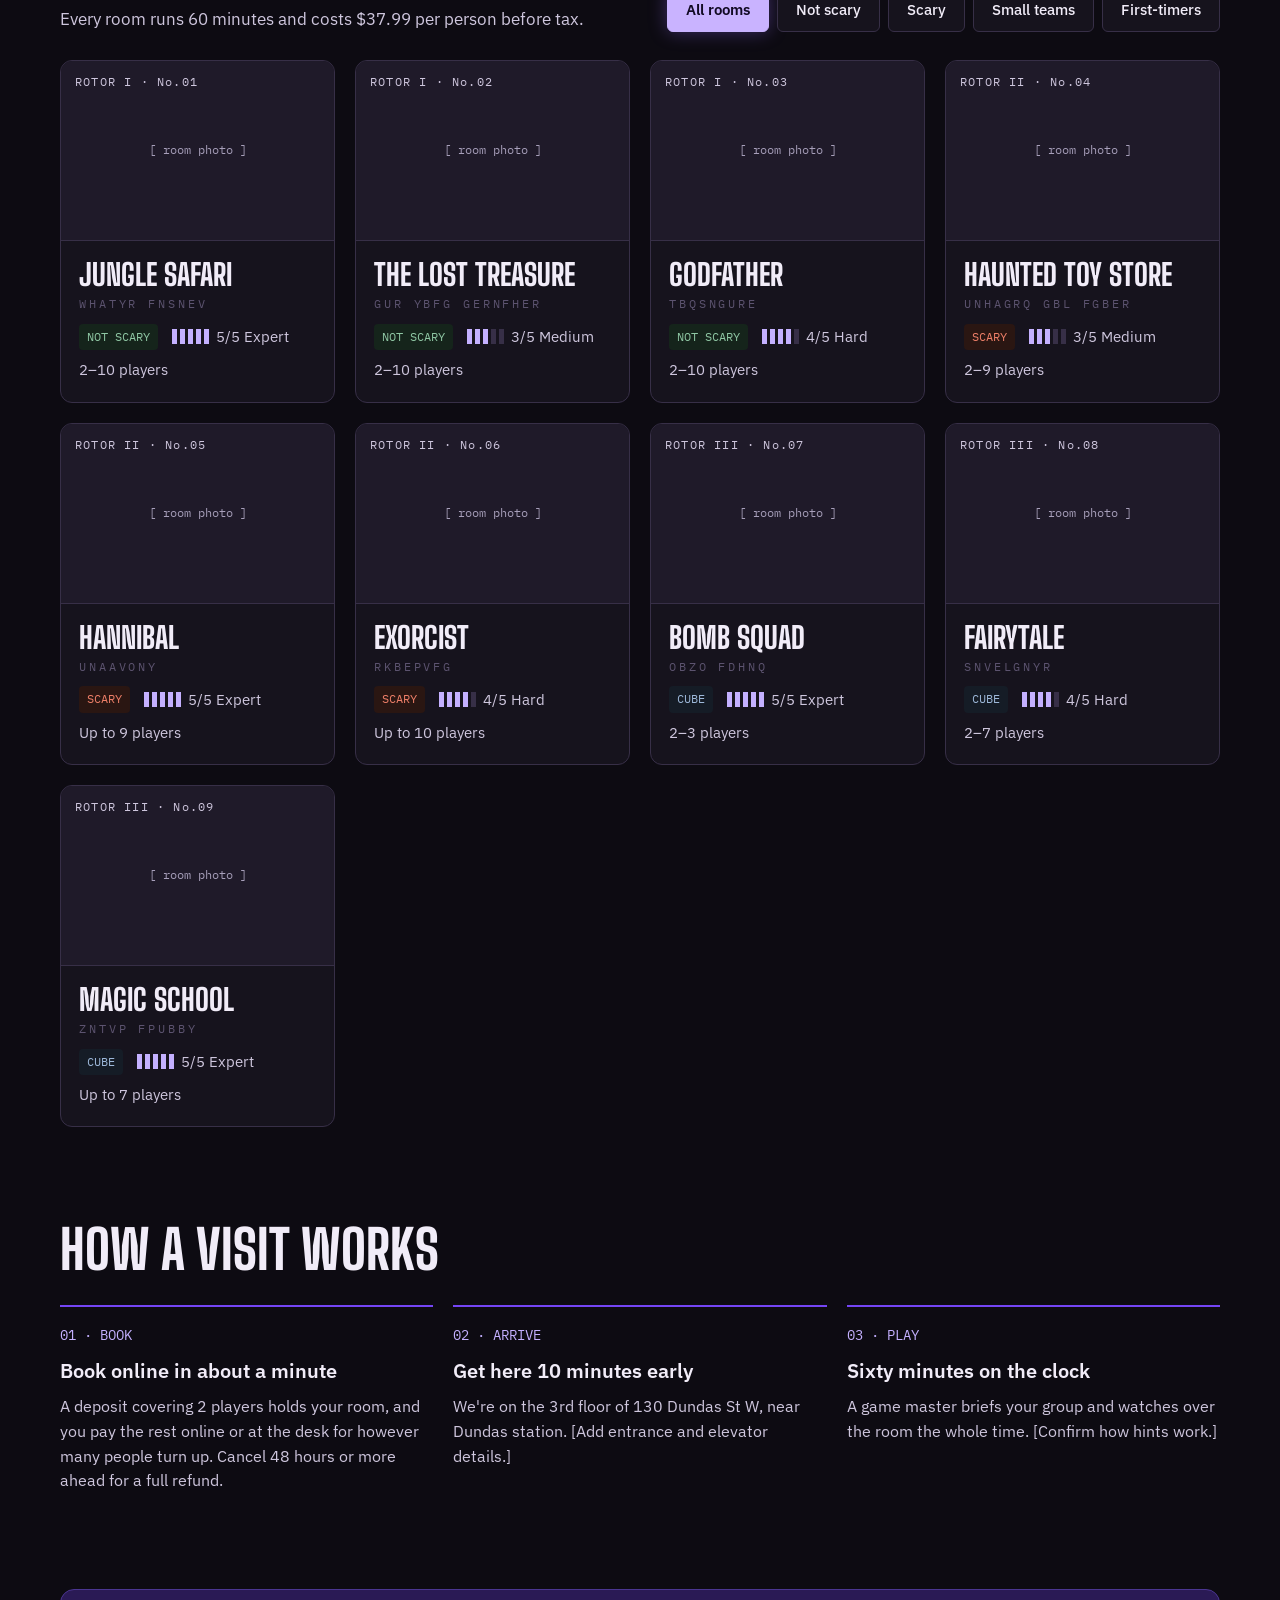
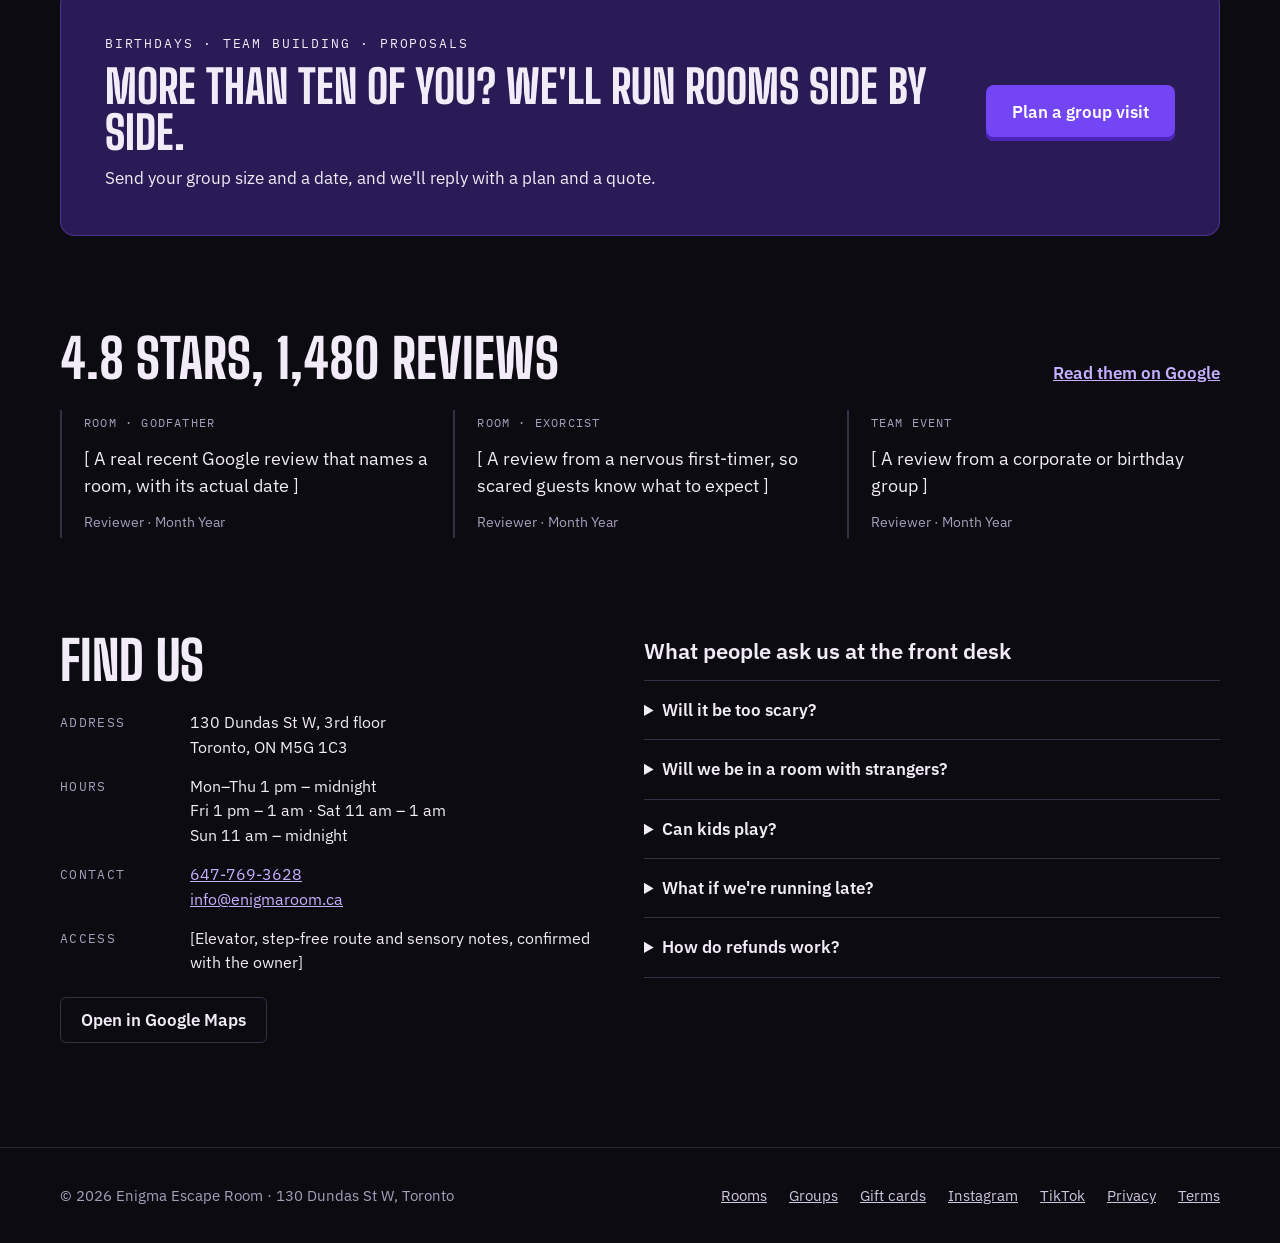
==== commit 063710e9: "Require a 2-player deposit for online bookings Online bookings now take a deposit covering 2 players" ====
--- a/index.html
+++ b/index.html
@@ -148,7 +148,7 @@
 <section aria-labelledby="how-h" style="max-width: 1240px; margin: 0 auto; padding: 72px 40px 24px">
 <h2 id="how-h" style="margin: 0 0 28px; font-family: 'Big Shoulders Display', 'Oswald', sans-serif; font-weight: 800; font-size: 54px; line-height: 1; text-transform: uppercase">How a visit works</h2>
 <ol style="list-style: none; margin: 0; padding: 0; display: grid; grid-template-columns: repeat(auto-fit, minmax(280px, 1fr)); gap: 20px">
-<li style="border-top: 2px solid #7445F5; padding-top: 18px; display: flex; flex-direction: column; gap: 8px"><span style="font-family: 'IBM Plex Mono', monospace; font-size: 14px; color: #C4B0FF">01 · BOOK</span><span style="font-size: 20px; font-weight: 600">Book online in about a minute</span><span style="color: #CEC6DD; font-size: 16px">Pay now or at the desk. Cancel 48 hours or more ahead for a full refund, and add players later by telling us at check-in.</span></li>
+<li style="border-top: 2px solid #7445F5; padding-top: 18px; display: flex; flex-direction: column; gap: 8px"><span style="font-family: 'IBM Plex Mono', monospace; font-size: 14px; color: #C4B0FF">01 · BOOK</span><span style="font-size: 20px; font-weight: 600">Book online in about a minute</span><span style="color: #CEC6DD; font-size: 16px">A deposit covering 2 players holds your room, and you pay the rest online or at the desk for however many people turn up. Cancel 48 hours or more ahead for a full refund.</span></li>
 <li style="border-top: 2px solid #7445F5; padding-top: 18px; display: flex; flex-direction: column; gap: 8px"><span style="font-family: 'IBM Plex Mono', monospace; font-size: 14px; color: #C4B0FF">02 · ARRIVE</span><span style="font-size: 20px; font-weight: 600">Get here 10 minutes early</span><span style="color: #CEC6DD; font-size: 16px">We're on the 3rd floor of 130 Dundas St W, near Dundas station. [Add entrance and elevator details.]</span></li>
 <li style="border-top: 2px solid #7445F5; padding-top: 18px; display: flex; flex-direction: column; gap: 8px"><span style="font-family: 'IBM Plex Mono', monospace; font-size: 14px; color: #C4B0FF">03 · PLAY</span><span style="font-size: 20px; font-weight: 600">Sixty minutes on the clock</span><span style="color: #CEC6DD; font-size: 16px">A game master briefs your group and watches over the room the whole time. [Confirm how hints work.]</span></li>
 </ol>
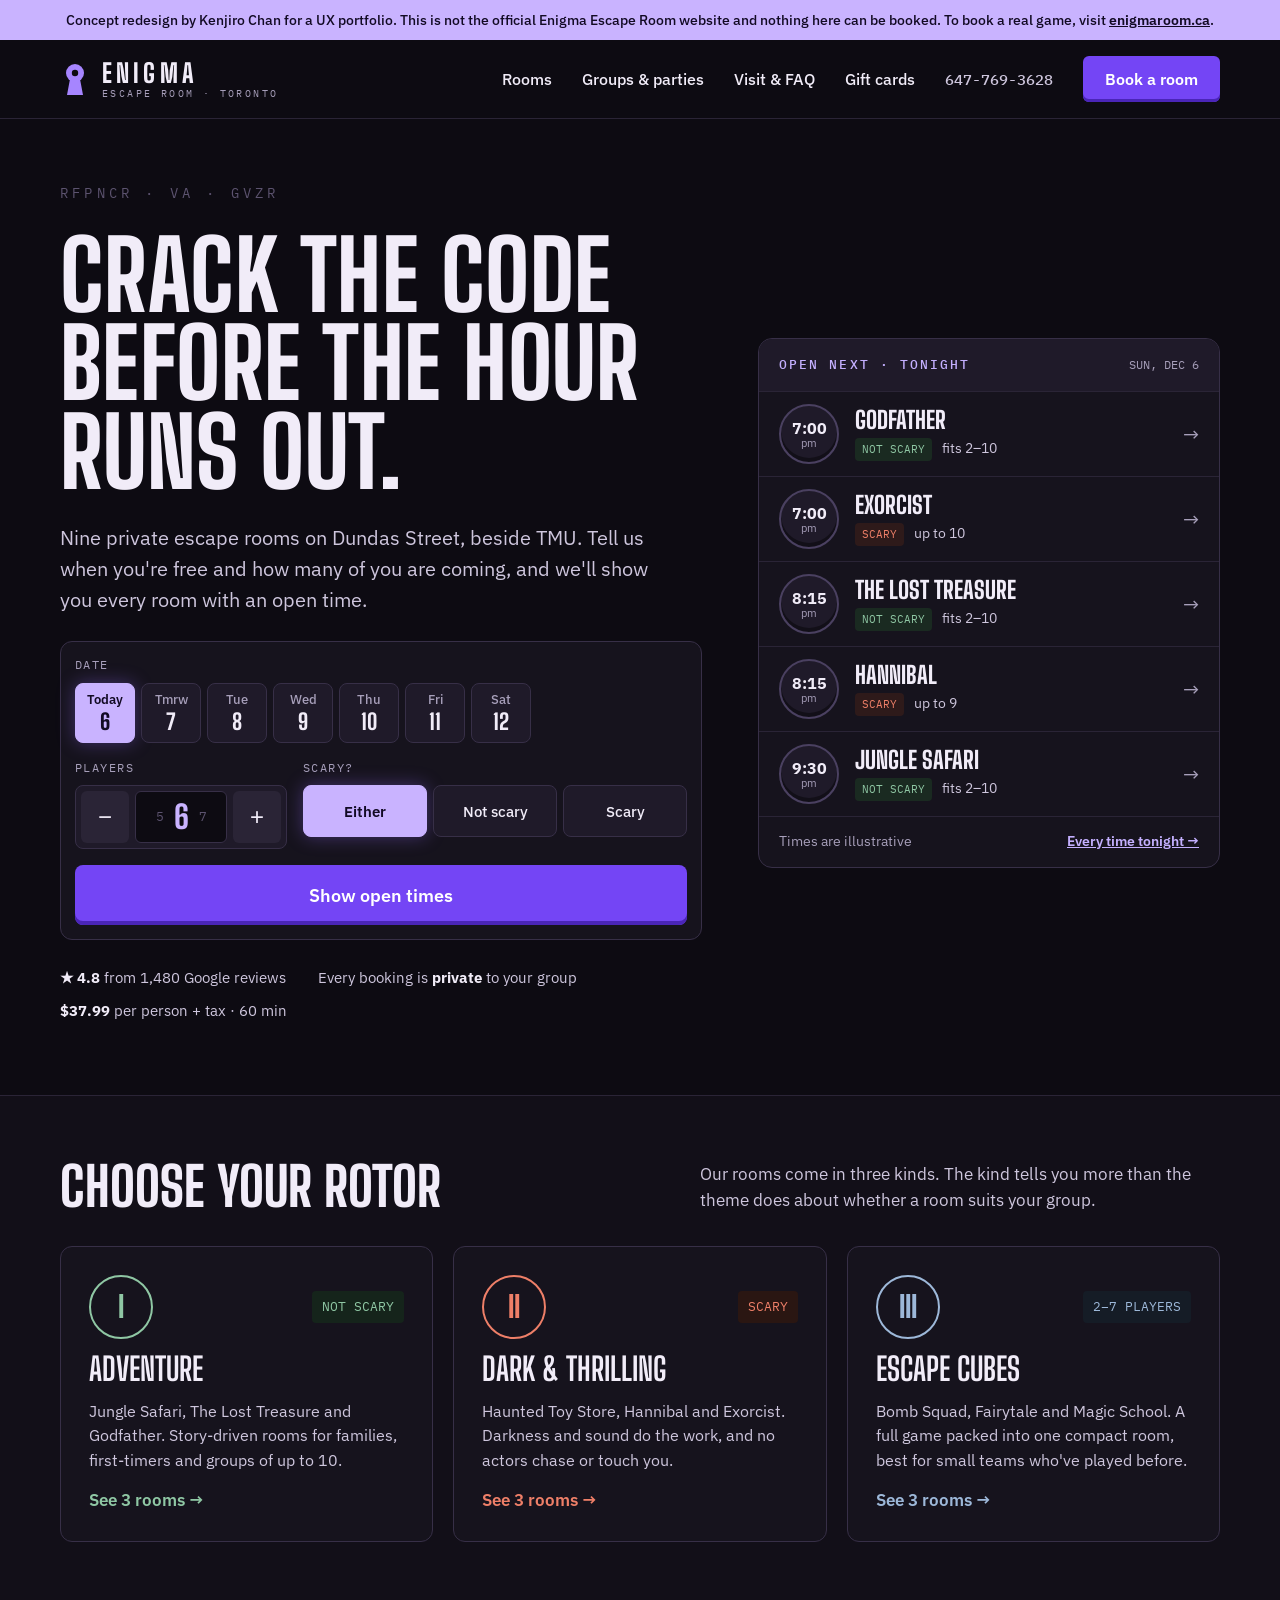
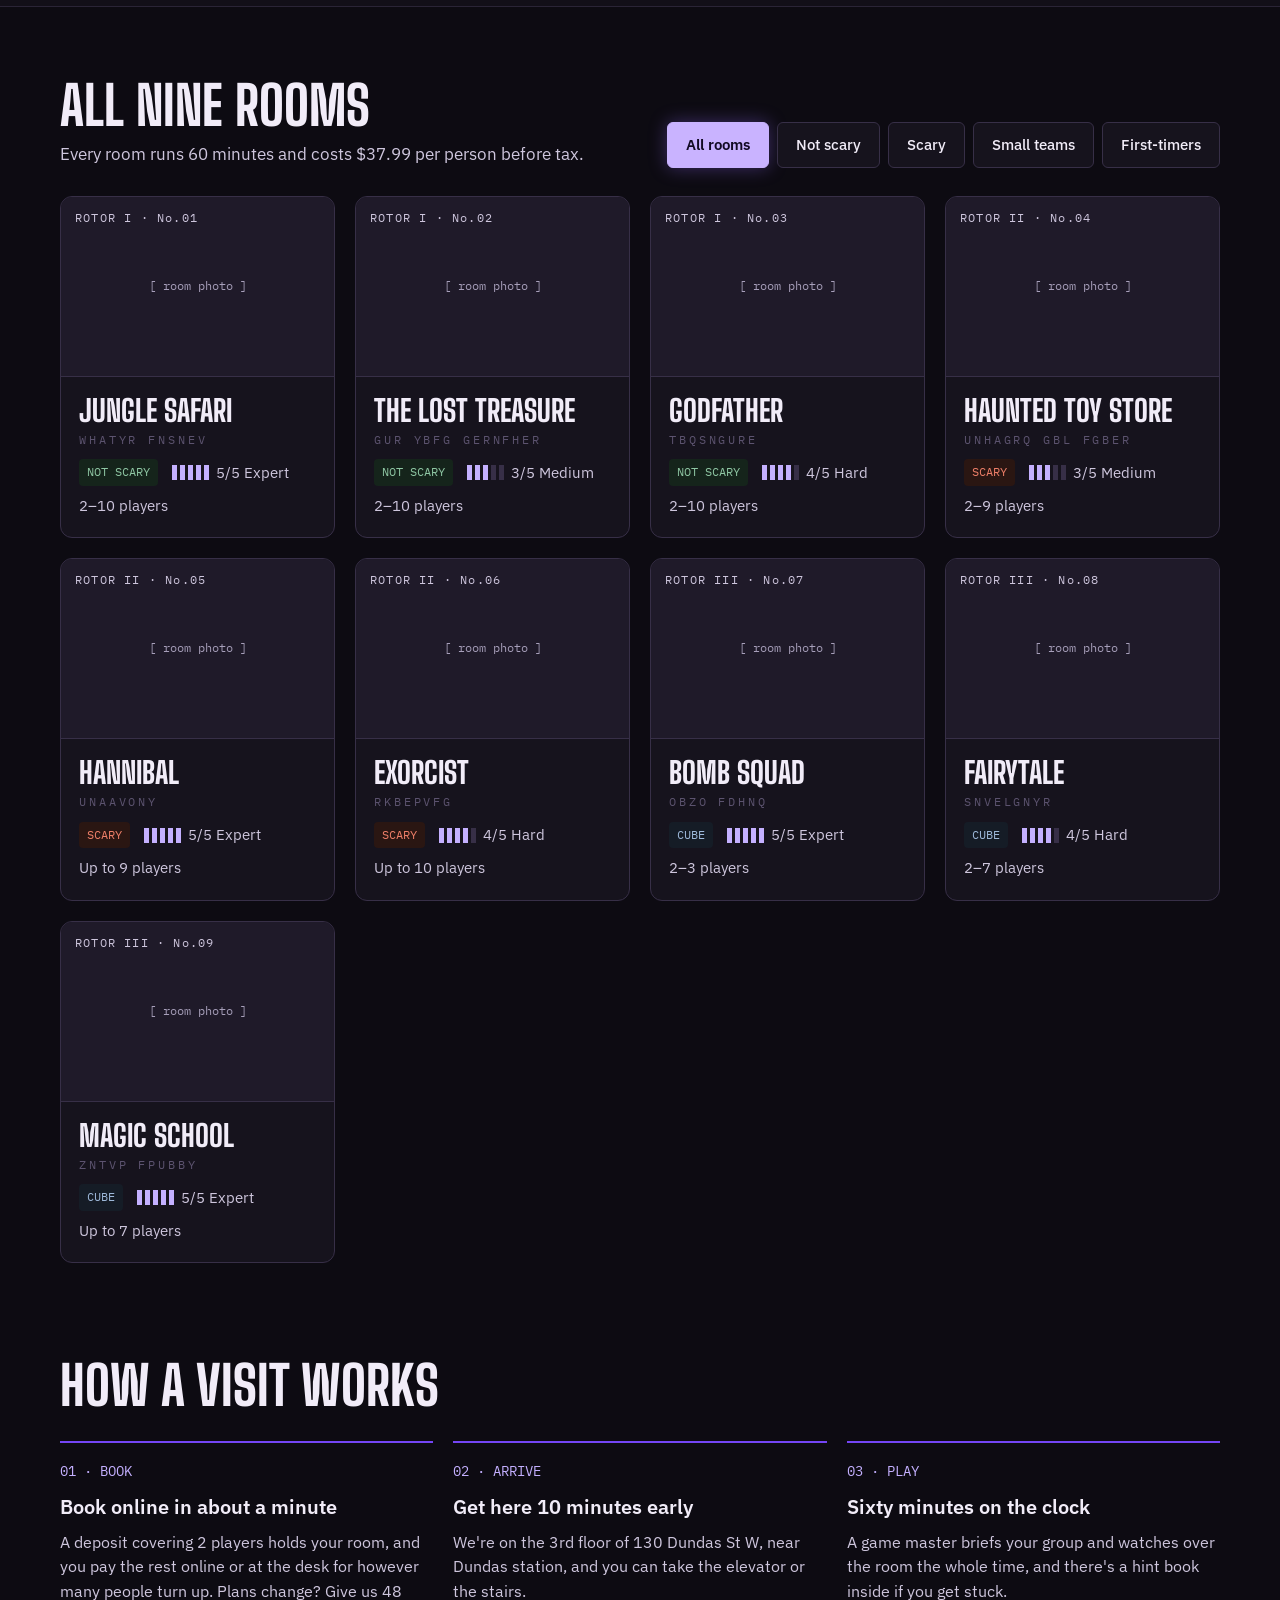
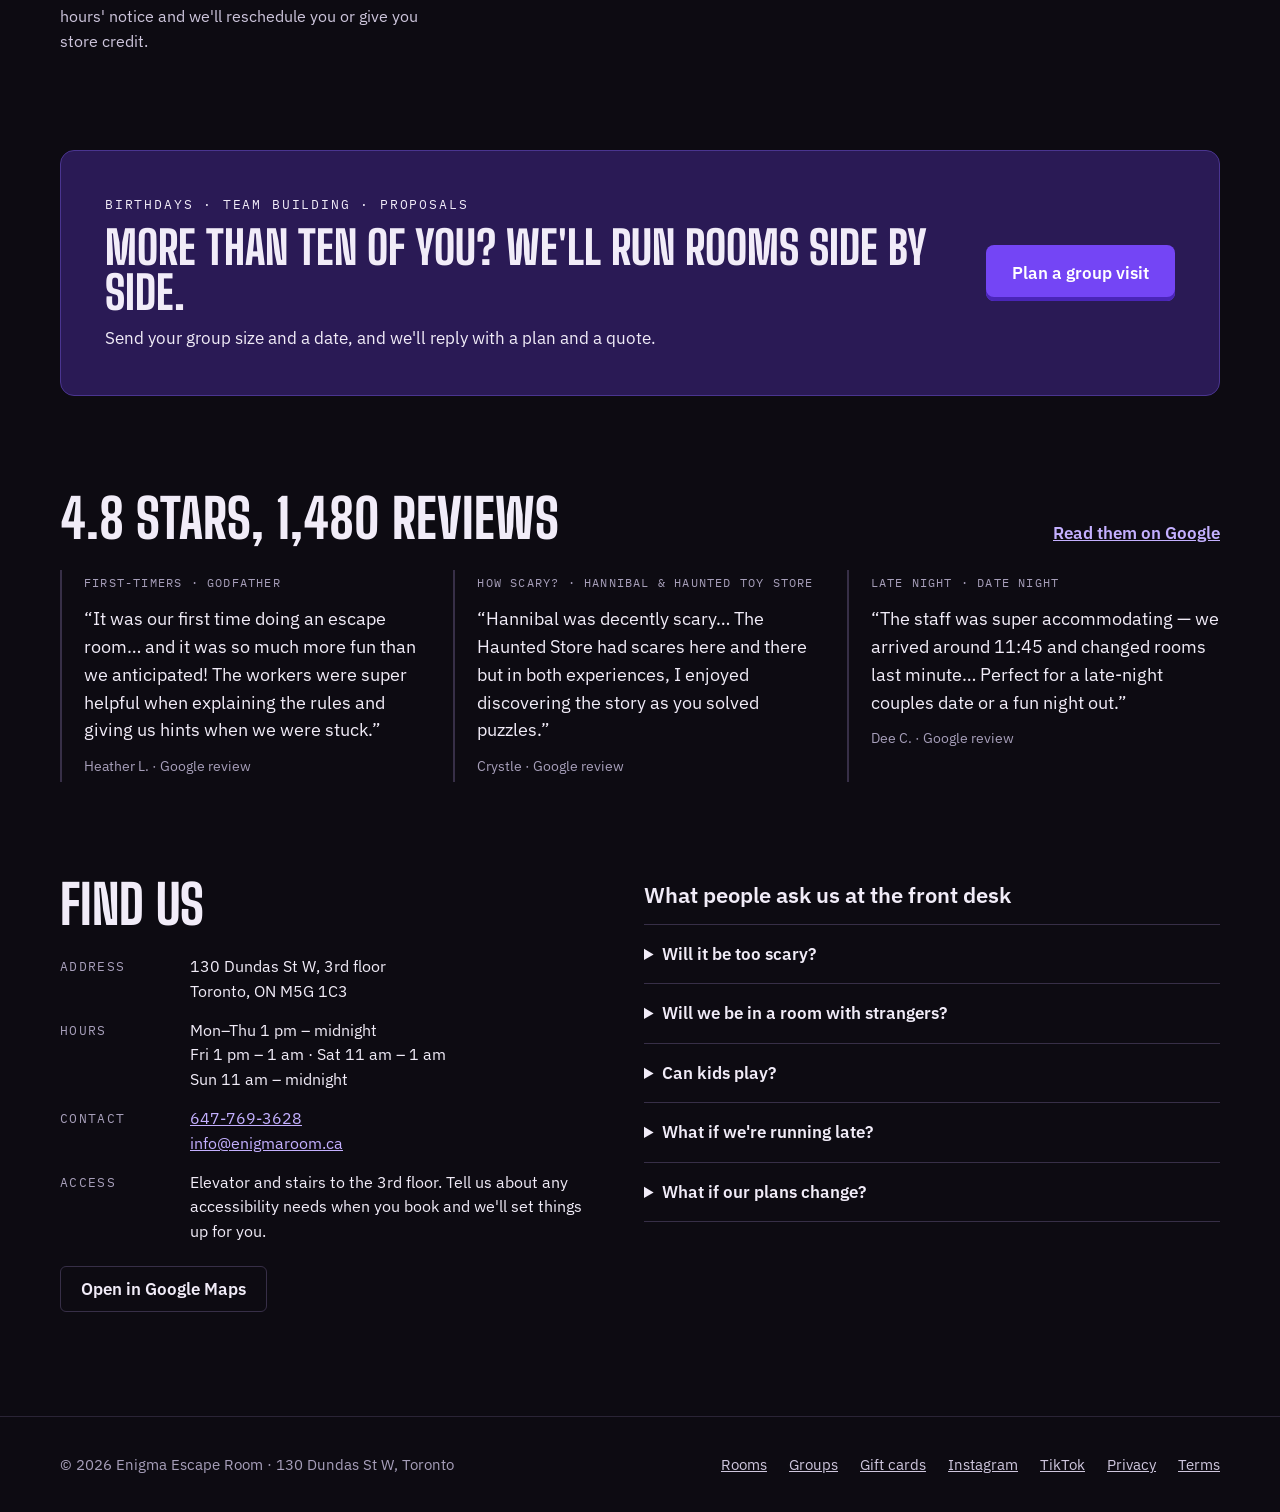
==== commit b2550d1b: "Working homepage search, real reviews, access info, no refunds - Replace date and scary dropdowns wi" ====
--- a/index.html
+++ b/index.html
@@ -12,23 +12,23 @@
 a{color:#C4B0FF}a:hover{color:#DDD1FF}
 *{box-sizing:border-box}
 </style>
-<style>
-@media (max-width: 720px){
- h1{font-size:54px !important;line-height:0.95 !important}
- h2{font-size:38px !important}
- nav{gap:14px !important}
- nav > div{gap:14px 18px !important}
- section{padding-left:20px !important;padding-right:20px !important}
- header > nav, header > div{padding-left:20px !important;padding-right:20px !important}
- section[aria-labelledby="groups-h"] > div{padding:28px !important}
-}
-</style>
+<link rel="stylesheet" href="mobile.css?v=4">
 </head>
 <body>
-<div role="note" style="background: #C9B3FF; color: #120A24; font: 500 14px/1.45 'IBM Plex Sans', sans-serif; padding: 10px 20px; text-align: center">Concept redesign by Kenjiro Chan for a UX portfolio. This is not the official Enigma Escape Room website and nothing here can be booked. To book a real game, visit <a href="https://www.enigmaroom.ca" style="color: #120A24; font-weight: 600">enigmaroom.ca</a>.</div>
+<div role="note" style="background: #C9B3FF; color: #120A24; font: 500 14px/1.45 'IBM Plex Sans', sans-serif; padding: 10px 20px; text-align: center"><span class="bfull">Concept redesign by Kenjiro Chan for a UX portfolio. This is not the official Enigma Escape Room website and nothing here can be booked. To book a real game, visit <a href="https://www.enigmaroom.ca" style="color: #120A24; font-weight: 600">enigmaroom.ca</a>.</span><span class="bshort">Portfolio concept by Kenjiro Chan, not the official site. Book real games at <a href="https://www.enigmaroom.ca" style="color: #120A24; font-weight: 600">enigmaroom.ca</a>.</span></div>
+<div class="mhead">
+<a href="index.html" class="logo" aria-label="Enigma Escape Room, home"><svg aria-hidden="true" width="20" height="25" viewBox="0 0 30 36" style="fill: #A685FF"><circle cx="15" cy="12" r="9"></circle><path d="M10 18 L20 18 L23 34 L7 34 Z"></path><circle cx="15" cy="12" r="3.2" style="fill: #0D0B12"></circle></svg>ENIGMA</a>
+<div class="right">
+<a href="tel:16477693628" class="iconbtn" aria-label="Call Enigma"><svg aria-hidden="true" width="18" height="18" viewBox="0 0 24 24" style="fill: none; stroke: currentColor; stroke-width: 1.8; stroke-linecap: round; stroke-linejoin: round"><path d="M5 3h4l2 5-2.5 1.5a11 11 0 0 0 6 6L16 13l5 2v4a2 2 0 0 1-2 2A16 16 0 0 1 3 5a2 2 0 0 1 2-2"></path></svg></a>
+<details><summary><span><svg aria-hidden="true" width="16" height="12" viewBox="0 0 18 14" style="fill: none; stroke: currentColor; stroke-width: 1.8; stroke-linecap: round"><path d="M1 1h16M1 7h16M1 13h16"></path></svg>Menu</span></summary>
+<nav aria-label="Mobile">
+<a href="index.html#rooms">Rooms</a><a href="book.html">Book a room</a><a href="groups.html">Groups &amp; parties</a><a href="index.html#visit">Visit &amp; FAQ</a><a href="#">Gift cards</a><a href="tel:16477693628" class="call">Call 647-769-3628</a>
+</nav></details>
+</div>
+</div>
 <div style="background: #0D0B12; color: #F1ECF8; font-family: 'IBM Plex Sans', sans-serif; font-size: 17px; line-height: 1.55">
 
-<header style="border-bottom: 1px solid #2A2436">
+<header class="dhead" style="border-bottom: 1px solid #2A2436">
 <nav aria-label="Main" style="max-width: 1240px; margin: 0 auto; padding: 16px 40px; display: flex; flex-wrap: wrap; align-items: center; justify-content: space-between; gap: 16px">
 <a href="index.html" aria-label="Enigma Escape Room, home" style="display: flex; align-items: center; gap: 12px; text-decoration: none; color: #F1ECF8">
 <svg aria-hidden="true" width="30" height="36" viewBox="0 0 30 36" style="fill: #A685FF"><circle cx="15" cy="12" r="9"></circle><path d="M10 18 L20 18 L23 34 L7 34 Z"></path><circle cx="15" cy="12" r="3.2" style="fill: #0D0B12"></circle></svg>
@@ -45,21 +45,24 @@
 </nav>
 </header>
 
-<section style="max-width: 1240px; margin: 0 auto; padding: 64px 40px 72px; display: flex; flex-wrap: wrap; gap: 56px; align-items: center">
+<section class="hero" style="max-width: 1240px; margin: 0 auto; padding: 64px 40px 72px; display: flex; flex-wrap: wrap; gap: 56px; align-items: center">
 <div style="flex: 1 1 580px; min-width: 0; display: flex; flex-direction: column; gap: 26px">
-<p aria-hidden="true" style="margin: 0; font-family: 'IBM Plex Mono', monospace; font-size: 14px; letter-spacing: 0.3em; color: #5C536F">RFPNCR · VA · GVZR</p>
+<p aria-hidden="true" class="cipher" style="margin: 0; font-family: 'IBM Plex Mono', monospace; font-size: 14px; letter-spacing: 0.3em; color: #5C536F">RFPNCR · VA · GVZR</p>
 <h1 style="margin: 0; font-family: 'Big Shoulders Display', 'Oswald', sans-serif; font-weight: 800; font-size: 96px; line-height: 0.92; letter-spacing: 0.005em; text-transform: uppercase">Crack the code before the hour runs out.</h1>
 <p style="margin: 0; font-size: 20px; color: #CEC6DD; max-width: 600px">Nine private escape rooms on Dundas Street, beside TMU. Tell us when you're free and how many of you are coming, and we'll show you every room with an open time.</p>
 
-<form aria-label="Find an open room" style="background: #16131D; border: 1px solid #372F47; border-radius: 12px; padding: 10px; display: flex; flex-wrap: wrap; gap: 10px; align-items: stretch">
-<label style="flex: 1 1 170px; display: flex; flex-direction: column; justify-content: center; gap: 4px; padding: 10px 14px; background: #1F1A29; border-radius: 8px; font-family: 'IBM Plex Mono', monospace; font-size: 12px; letter-spacing: 0.12em; color: #A79FBA">DATE<select style="background: transparent; border: 0; color: #F1ECF8; font: 600 18px 'IBM Plex Sans', sans-serif; padding: 0"><option>Tonight</option><option selected>Fri, Nov 20</option><option>Sat, Nov 21</option></select></label>
-<div role="group" aria-label="Players" style="flex: 0 1 200px; display: flex; align-items: center; justify-content: space-between; gap: 6px; padding: 6px; background: #1F1A29; border-radius: 8px">
-<button type="button" aria-label="One fewer player" style="width: 44px; height: 52px; border: 0; border-radius: 6px; background: #2A2436; color: #F1ECF8; font-size: 22px">−</button>
-<span style="display: flex; flex-direction: column; align-items: center; line-height: 1"><span style="font-family: 'IBM Plex Mono', monospace; font-size: 11px; letter-spacing: 0.12em; color: #A79FBA">PLAYERS</span><span style="display: flex; align-items: baseline; gap: 6px; margin-top: 4px"><span aria-hidden="true" style="font-family: 'IBM Plex Mono', monospace; font-size: 13px; color: #5C536F">5</span><b style="font-family: 'Big Shoulders Display', 'Oswald', sans-serif; font-size: 34px">6</b><span aria-hidden="true" style="font-family: 'IBM Plex Mono', monospace; font-size: 13px; color: #5C536F">7</span></span></span>
-<button type="button" aria-label="One more player" style="width: 44px; height: 52px; border: 0; border-radius: 6px; background: #2A2436; color: #F1ECF8; font-size: 22px">+</button>
-</div>
-<label style="flex: 1 1 170px; display: flex; flex-direction: column; justify-content: center; gap: 4px; padding: 10px 14px; background: #1F1A29; border-radius: 8px; font-family: 'IBM Plex Mono', monospace; font-size: 12px; letter-spacing: 0.12em; color: #A79FBA">SCARY?<select style="background: transparent; border: 0; color: #F1ECF8; font: 600 18px 'IBM Plex Sans', sans-serif; padding: 0"><option>Either is fine</option><option>Not scary</option><option>Scary, please</option></select></label>
-<a href="book.html" style="flex: 1 1 180px; background: #7445F5; color: #FFFFFF; text-decoration: none; padding: 0 22px; border-radius: 8px; font-weight: 600; font-size: 18px; min-height: 64px; display: inline-flex; align-items: center; justify-content: center; box-shadow: inset 0 -4px 0 #4A25B8">Show open times</a>
+<form id="finder" aria-label="Find an open room" style="background: #16131D; border: 1px solid #372F47; border-radius: 12px; padding: 14px; display: flex; flex-direction: column; gap: 16px">
+<div role="group" aria-labelledby="f-date-l" style="display: flex; flex-direction: column; gap: 8px"><span id="f-date-l" style="font-family: 'IBM Plex Mono', monospace; font-size: 12px; letter-spacing: 0.12em; color: #A79FBA">DATE</span><div id="f-days" class="chips" style="display: flex; flex-wrap: wrap; gap: 6px"></div></div>
+<div style="display: flex; flex-wrap: wrap; gap: 16px">
+<div role="group" aria-labelledby="f-pl-l" style="flex: 0 0 auto; display: flex; flex-direction: column; gap: 8px"><span id="f-pl-l" style="font-family: 'IBM Plex Mono', monospace; font-size: 12px; letter-spacing: 0.12em; color: #A79FBA">PLAYERS</span>
+<div style="display: flex; align-items: center; gap: 6px; background: #1F1A29; border: 1px solid #372F47; border-radius: 8px; padding: 5px">
+<button type="button" id="f-minus" aria-label="One fewer player" style="width: 48px; height: 52px; border: 0; border-radius: 6px; background: #2A2436; color: #F1ECF8; font-size: 24px; cursor: pointer">−</button>
+<span style="width: 92px; height: 52px; border-radius: 6px; background: #0D0B12; border: 1px solid #372F47; display: flex; align-items: center; justify-content: center; gap: 10px"><span id="f-prev" aria-hidden="true" style="font-family: 'IBM Plex Mono', monospace; font-size: 13px; color: #5C536F">5</span><b id="f-num" aria-live="polite" style="font: 800 32px 'Big Shoulders Display', 'Oswald', sans-serif; color: #C9B3FF">6</b><span id="f-next" aria-hidden="true" style="font-family: 'IBM Plex Mono', monospace; font-size: 13px; color: #5C536F">7</span></span>
+<button type="button" id="f-plus" aria-label="One more player" style="width: 48px; height: 52px; border: 0; border-radius: 6px; background: #2A2436; color: #F1ECF8; font-size: 24px; cursor: pointer">+</button>
+</div></div>
+<div role="group" aria-labelledby="f-sc-l" style="flex: 1 1 260px; display: flex; flex-direction: column; gap: 8px"><span id="f-sc-l" style="font-family: 'IBM Plex Mono', monospace; font-size: 12px; letter-spacing: 0.12em; color: #A79FBA">SCARY?</span><div id="f-vibes" style="display: grid; grid-template-columns: repeat(3, minmax(0, 1fr)); gap: 6px"></div></div>
+</div>
+<button type="submit" style="width: 100%; background: #7445F5; color: #FFFFFF; border: 0; border-radius: 8px; font: 600 18px 'IBM Plex Sans', sans-serif; min-height: 60px; cursor: pointer; box-shadow: inset 0 -4px 0 #4A25B8">Show open times</button>
 </form>
 
 <ul aria-label="Good to know" style="list-style: none; margin: 0; padding: 0; display: flex; flex-wrap: wrap; gap: 10px 32px; font-size: 15px; color: #CEC6DD">
@@ -72,7 +75,7 @@
 <aside aria-labelledby="next-h" style="flex: 1 1 400px; min-width: 0; background: #16131D; border: 1px solid #372F47; border-radius: 14px; overflow: hidden; align-self: center">
 <div style="display: flex; justify-content: space-between; align-items: center; gap: 12px; padding: 16px 20px; background: #1F1A29">
 <h2 id="next-h" style="margin: 0; font-family: 'IBM Plex Mono', monospace; font-weight: 500; font-size: 13px; letter-spacing: 0.16em; color: #C4B0FF">OPEN NEXT · TONIGHT</h2>
-<span style="font-family: 'IBM Plex Mono', monospace; font-size: 12px; color: #A79FBA">FRI, NOV 20</span>
+<span id="next-date" style="font-family: 'IBM Plex Mono', monospace; font-size: 12px; color: #A79FBA">TODAY</span>
 </div>
 <ul style="list-style: none; margin: 0; padding: 0">
 <li style="border-top: 1px solid #2A2436"><a href="book.html" style="display: flex; align-items: center; gap: 16px; padding: 12px 20px; text-decoration: none; color: #F1ECF8; min-height: 84px">
@@ -140,7 +143,7 @@
 <h2 id="rooms-h" style="margin: 0 0 8px; font-family: 'Big Shoulders Display', 'Oswald', sans-serif; font-weight: 800; font-size: 54px; line-height: 1; text-transform: uppercase">All nine rooms</h2>
 <p style="margin: 0; color: #CEC6DD">Every room runs 60 minutes and costs $37.99 per person before tax.</p>
 </div>
-<div role="group" aria-label="Filter rooms" id="filters" style="display: flex; flex-wrap: wrap; gap: 8px"></div>
+<div role="group" aria-label="Filter rooms" id="filters" class="hscroll" style="display: flex; flex-wrap: wrap; gap: 8px"></div>
 </div>
 <div style="display: grid; grid-template-columns: repeat(auto-fill, minmax(270px, 1fr)); gap: 20px" id="rooms-grid"></div>
 </section>
@@ -148,9 +151,9 @@
 <section aria-labelledby="how-h" style="max-width: 1240px; margin: 0 auto; padding: 72px 40px 24px">
 <h2 id="how-h" style="margin: 0 0 28px; font-family: 'Big Shoulders Display', 'Oswald', sans-serif; font-weight: 800; font-size: 54px; line-height: 1; text-transform: uppercase">How a visit works</h2>
 <ol style="list-style: none; margin: 0; padding: 0; display: grid; grid-template-columns: repeat(auto-fit, minmax(280px, 1fr)); gap: 20px">
-<li style="border-top: 2px solid #7445F5; padding-top: 18px; display: flex; flex-direction: column; gap: 8px"><span style="font-family: 'IBM Plex Mono', monospace; font-size: 14px; color: #C4B0FF">01 · BOOK</span><span style="font-size: 20px; font-weight: 600">Book online in about a minute</span><span style="color: #CEC6DD; font-size: 16px">A deposit covering 2 players holds your room, and you pay the rest online or at the desk for however many people turn up. Cancel 48 hours or more ahead for a full refund.</span></li>
-<li style="border-top: 2px solid #7445F5; padding-top: 18px; display: flex; flex-direction: column; gap: 8px"><span style="font-family: 'IBM Plex Mono', monospace; font-size: 14px; color: #C4B0FF">02 · ARRIVE</span><span style="font-size: 20px; font-weight: 600">Get here 10 minutes early</span><span style="color: #CEC6DD; font-size: 16px">We're on the 3rd floor of 130 Dundas St W, near Dundas station. [Add entrance and elevator details.]</span></li>
-<li style="border-top: 2px solid #7445F5; padding-top: 18px; display: flex; flex-direction: column; gap: 8px"><span style="font-family: 'IBM Plex Mono', monospace; font-size: 14px; color: #C4B0FF">03 · PLAY</span><span style="font-size: 20px; font-weight: 600">Sixty minutes on the clock</span><span style="color: #CEC6DD; font-size: 16px">A game master briefs your group and watches over the room the whole time. [Confirm how hints work.]</span></li>
+<li style="border-top: 2px solid #7445F5; padding-top: 18px; display: flex; flex-direction: column; gap: 8px"><span style="font-family: 'IBM Plex Mono', monospace; font-size: 14px; color: #C4B0FF">01 · BOOK</span><span style="font-size: 20px; font-weight: 600">Book online in about a minute</span><span style="color: #CEC6DD; font-size: 16px">A deposit covering 2 players holds your room, and you pay the rest online or at the desk for however many people turn up. Plans change? Give us 48 hours' notice and we'll reschedule you or give you store credit.</span></li>
+<li style="border-top: 2px solid #7445F5; padding-top: 18px; display: flex; flex-direction: column; gap: 8px"><span style="font-family: 'IBM Plex Mono', monospace; font-size: 14px; color: #C4B0FF">02 · ARRIVE</span><span style="font-size: 20px; font-weight: 600">Get here 10 minutes early</span><span style="color: #CEC6DD; font-size: 16px">We're on the 3rd floor of 130 Dundas St W, near Dundas station, and you can take the elevator or the stairs.</span></li>
+<li style="border-top: 2px solid #7445F5; padding-top: 18px; display: flex; flex-direction: column; gap: 8px"><span style="font-family: 'IBM Plex Mono', monospace; font-size: 14px; color: #C4B0FF">03 · PLAY</span><span style="font-size: 20px; font-weight: 600">Sixty minutes on the clock</span><span style="color: #CEC6DD; font-size: 16px">A game master briefs your group and watches over the room the whole time, and there's a hint book inside if you get stuck.</span></li>
 </ol>
 </section>
 
@@ -171,9 +174,9 @@
 <a href="#" style="font-weight: 600">Read them on Google</a>
 </div>
 <div style="display: grid; grid-template-columns: repeat(auto-fit, minmax(300px, 1fr)); gap: 20px">
-<figure style="margin: 0; border-left: 2px solid #372F47; padding: 4px 0 4px 22px; display: flex; flex-direction: column; gap: 12px"><span style="font-family: 'IBM Plex Mono', monospace; font-size: 12px; letter-spacing: 0.1em; color: #A79FBA">ROOM · GODFATHER</span><blockquote style="margin: 0; font-size: 18px">[ A real recent Google review that names a room, with its actual date ]</blockquote><figcaption style="color: #A79FBA; font-size: 14px">Reviewer · Month Year</figcaption></figure>
-<figure style="margin: 0; border-left: 2px solid #372F47; padding: 4px 0 4px 22px; display: flex; flex-direction: column; gap: 12px"><span style="font-family: 'IBM Plex Mono', monospace; font-size: 12px; letter-spacing: 0.1em; color: #A79FBA">ROOM · EXORCIST</span><blockquote style="margin: 0; font-size: 18px">[ A review from a nervous first-timer, so scared guests know what to expect ]</blockquote><figcaption style="color: #A79FBA; font-size: 14px">Reviewer · Month Year</figcaption></figure>
-<figure style="margin: 0; border-left: 2px solid #372F47; padding: 4px 0 4px 22px; display: flex; flex-direction: column; gap: 12px"><span style="font-family: 'IBM Plex Mono', monospace; font-size: 12px; letter-spacing: 0.1em; color: #A79FBA">TEAM EVENT</span><blockquote style="margin: 0; font-size: 18px">[ A review from a corporate or birthday group ]</blockquote><figcaption style="color: #A79FBA; font-size: 14px">Reviewer · Month Year</figcaption></figure>
+<figure style="margin: 0; border-left: 2px solid #372F47; padding: 4px 0 4px 22px; display: flex; flex-direction: column; gap: 12px"><span style="font-family: 'IBM Plex Mono', monospace; font-size: 12px; letter-spacing: 0.1em; color: #A79FBA">FIRST-TIMERS · GODFATHER</span><blockquote style="margin: 0; font-size: 18px">“It was our first time doing an escape room… and it was so much more fun than we anticipated! The workers were super helpful when explaining the rules and giving us hints when we were stuck.”</blockquote><figcaption style="color: #A79FBA; font-size: 14px">Heather L. · Google review</figcaption></figure>
+<figure style="margin: 0; border-left: 2px solid #372F47; padding: 4px 0 4px 22px; display: flex; flex-direction: column; gap: 12px"><span style="font-family: 'IBM Plex Mono', monospace; font-size: 12px; letter-spacing: 0.1em; color: #A79FBA">HOW SCARY? · HANNIBAL &amp; HAUNTED TOY STORE</span><blockquote style="margin: 0; font-size: 18px">“Hannibal was decently scary… The Haunted Store had scares here and there but in both experiences, I enjoyed discovering the story as you solved puzzles.”</blockquote><figcaption style="color: #A79FBA; font-size: 14px">Crystle · Google review</figcaption></figure>
+<figure style="margin: 0; border-left: 2px solid #372F47; padding: 4px 0 4px 22px; display: flex; flex-direction: column; gap: 12px"><span style="font-family: 'IBM Plex Mono', monospace; font-size: 12px; letter-spacing: 0.1em; color: #A79FBA">LATE NIGHT · DATE NIGHT</span><blockquote style="margin: 0; font-size: 18px">“The staff was super accommodating — we arrived around 11:45 and changed rooms last minute… Perfect for a late-night couples date or a fun night out.”</blockquote><figcaption style="color: #A79FBA; font-size: 14px">Dee C. · Google review</figcaption></figure>
 </div>
 </section>
 
@@ -184,7 +187,7 @@
 <dt style="font-family: 'IBM Plex Mono', monospace; font-size: 13px; letter-spacing: 0.1em; color: #A79FBA; padding-top: 3px">ADDRESS</dt><dd style="margin: 0">130 Dundas St W, 3rd floor<br>Toronto, ON M5G 1C3</dd>
 <dt style="font-family: 'IBM Plex Mono', monospace; font-size: 13px; letter-spacing: 0.1em; color: #A79FBA; padding-top: 3px">HOURS</dt><dd style="margin: 0">Mon–Thu 1 pm – midnight<br>Fri 1 pm – 1 am · Sat 11 am – 1 am<br>Sun 11 am – midnight</dd>
 <dt style="font-family: 'IBM Plex Mono', monospace; font-size: 13px; letter-spacing: 0.1em; color: #A79FBA; padding-top: 3px">CONTACT</dt><dd style="margin: 0"><a href="tel:16477693628">647-769-3628</a><br><a href="mailto:info@enigmaroom.ca">info@enigmaroom.ca</a></dd>
-<dt style="font-family: 'IBM Plex Mono', monospace; font-size: 13px; letter-spacing: 0.1em; color: #A79FBA; padding-top: 3px">ACCESS</dt><dd style="margin: 0">[Elevator, step-free route and sensory notes, confirmed with the owner]</dd>
+<dt style="font-family: 'IBM Plex Mono', monospace; font-size: 13px; letter-spacing: 0.1em; color: #A79FBA; padding-top: 3px">ACCESS</dt><dd style="margin: 0">Elevator and stairs to the 3rd floor. Tell us about any accessibility needs when you book and we'll set things up for you.</dd>
 </dl>
 <a href="#" style="align-self: flex-start; border: 1px solid #372F47; color: #F1ECF8; text-decoration: none; padding: 0 20px; border-radius: 6px; min-height: 46px; display: inline-flex; align-items: center; font-weight: 600">Open in Google Maps</a>
 </div>
@@ -194,7 +197,7 @@
 <details style="border-top: 1px solid #372F47; padding: 16px 0"><summary style="cursor: pointer; font-weight: 600; font-size: 17px">Will we be in a room with strangers?</summary><p style="margin: 10px 0 0; color: #CEC6DD">No. Every booking is private, so the only people in your room are the ones you bring.</p></details>
 <details style="border-top: 1px solid #372F47; padding: 16px 0"><summary style="cursor: pointer; font-weight: 600; font-size: 17px">Can kids play?</summary><p style="margin: 10px 0 0; color: #CEC6DD">Yes. Players aged 10 and under need an adult (18+) in the room with them.</p></details>
 <details style="border-top: 1px solid #372F47; padding: 16px 0"><summary style="cursor: pointer; font-weight: 600; font-size: 17px">What if we're running late?</summary><p style="margin: 10px 0 0; color: #CEC6DD">Call us as soon as you know. [State exactly how a late arrival affects game time.]</p></details>
-<details style="border-top: 1px solid #372F47; border-bottom: 1px solid #372F47; padding: 16px 0"><summary style="cursor: pointer; font-weight: 600; font-size: 17px">How do refunds work?</summary><p style="margin: 10px 0 0; color: #CEC6DD">Cancel 48 hours or more before your booking for a full refund. Cancellations inside 48 hours can't be refunded.</p></details>
+<details style="border-top: 1px solid #372F47; border-bottom: 1px solid #372F47; padding: 16px 0"><summary style="cursor: pointer; font-weight: 600; font-size: 17px">What if our plans change?</summary><p style="margin: 10px 0 0; color: #CEC6DD">Let us know at least 48 hours before your booking and we'll move you to another time or give you store credit for a future visit.</p></details>
 </div>
 </section>
 
@@ -205,6 +208,7 @@
 </div>
 </footer>
 </div>
+<div class="mbar"><span class="meta"><b>From $37.99 pp</b><span>+ tax · 60 min · private rooms</span></span><a href="book.html" class="go">Book a room</a></div>
 <script>
 document.querySelectorAll('form').forEach(f=>f.addEventListener('submit',e=>e.preventDefault()));
 document.querySelectorAll('a[href="#"]').forEach(a=>a.addEventListener('click',e=>e.preventDefault()));
@@ -222,14 +226,37 @@
  const keep=(k,d)=>filter==='all'||filter===k||(filter==='easy'&&d<=3);
  document.getElementById('rooms-grid').innerHTML=ROOMS.filter(r=>keep(r[2],r[3])).map(([no,name,k,d,p])=>{const v=V[k];
   const bars=[1,2,3,4,5].map(i=>`<span style="width: 5px; height: 15px; background: ${i<=d?'#C4B0FF':'#372F47'}; display: inline-block"></span>`).join('');
-  return `<a href="room.html" style="text-decoration: none; color: #F1ECF8; background: #16131D; border: 1px solid #372F47; border-radius: 12px; overflow: hidden; display: flex; flex-direction: column">
-<div style="height: 180px; background: #1F1A29; position: relative; display: flex; align-items: center; justify-content: center; border-bottom: 1px solid #372F47"><span style="position: absolute; left: 14px; top: 12px; font-family: 'IBM Plex Mono', monospace; font-size: 12px; letter-spacing: 0.1em; color: #CEC6DD">ROTOR ${v.rotor} · No.${no}</span><span style="font-family: 'IBM Plex Mono', monospace; font-size: 12px; color: #A79FBA">[ room photo ]</span></div>
-<div style="padding: 18px 18px 20px; display: flex; flex-direction: column; gap: 10px"><span style="font-family: 'Big Shoulders Display', 'Oswald', sans-serif; font-weight: 800; font-size: 30px; line-height: 1; text-transform: uppercase">${name}</span><span aria-hidden="true" style="font-family: 'IBM Plex Mono', monospace; font-size: 12px; letter-spacing: 0.24em; color: #5C536F; margin-top: -4px">${rot13(name)}</span>
+  return `<a href="room.html" class="room-card" style="text-decoration: none; color: #F1ECF8; background: #16131D; border: 1px solid #372F47; border-radius: 12px; overflow: hidden; display: flex; flex-direction: column">
+<div class="room-img" style="height: 180px; background: #1F1A29; position: relative; display: flex; align-items: center; justify-content: center; border-bottom: 1px solid #372F47"><span class="rotor" style="position: absolute; left: 14px; top: 12px; font-family: 'IBM Plex Mono', monospace; font-size: 12px; letter-spacing: 0.1em; color: #CEC6DD">ROTOR ${v.rotor} · No.${no}</span><span style="font-family: 'IBM Plex Mono', monospace; font-size: 12px; color: #A79FBA">[ room photo ]</span></div>
+<div style="padding: 18px 18px 20px; display: flex; flex-direction: column; gap: 10px"><span class="rname" style="font-family: 'Big Shoulders Display', 'Oswald', sans-serif; font-weight: 800; font-size: 30px; line-height: 1; text-transform: uppercase">${name}</span><span aria-hidden="true" class="rcipher" style="font-family: 'IBM Plex Mono', monospace; font-size: 12px; letter-spacing: 0.24em; color: #5C536F; margin-top: -4px">${rot13(name)}</span>
 <span style="display: flex; flex-wrap: wrap; align-items: center; gap: 8px 14px; font-size: 15px; color: #CEC6DD"><span style="font-family: 'IBM Plex Mono', monospace; font-size: 12px; padding: 4px 8px; border-radius: 4px; background: ${v.bg}; color: ${v.fg}">${v.tag}</span><span style="display: inline-flex; align-items: center; gap: 7px"><span aria-hidden="true" style="display: inline-flex; gap: 3px">${bars}</span>${d}/5 ${W[d]}</span><span>${p}</span></span></div></a>`}).join('');
  document.querySelectorAll('#filters button').forEach(b=>b.onclick=()=>{filter=b.dataset.f;render();});
 }
 render();
 
+(function(){
+ const MON=['Jan','Feb','Mar','Apr','May','Jun','Jul','Aug','Sep','Oct','Nov','Dec'], DOW=['Sun','Mon','Tue','Wed','Thu','Fri','Sat'];
+ const days=Array.from({length:7},(_,i)=>{const t=new Date();t.setDate(t.getDate()+i);return {top:i===0?'Today':(i===1?'Tmrw':DOW[t.getDay()]),num:t.getDate(),full:DOW[t.getDay()]+', '+MON[t.getMonth()]+' '+t.getDate()};});
+ const F={day:0,players:6,vibe:'any'};
+ const on='border: 1px solid #C9B3FF; background: #C9B3FF; color: #120A24; font-weight: 600; box-shadow: 0 0 18px rgba(150,110,255,0.35)';
+ const off='border: 1px solid #372F47; background: #1F1A29; color: #F1ECF8; font-weight: 500';
+ function draw(){
+  document.getElementById('f-days').innerHTML=days.map((d,i)=>`<button type="button" data-i="${i}" aria-pressed="${F.day===i}" aria-label="${d.full}" style="width: 60px; min-height: 60px; border-radius: 8px; ${F.day===i?on:off}; font-family: 'IBM Plex Sans', sans-serif; font-size: 13px; cursor: pointer; display: flex; flex-direction: column; align-items: center; justify-content: center"><span ${F.day===i?'':'style="color: #A79FBA"'}>${d.top}</span><b style="font: 800 22px 'Big Shoulders Display', 'Oswald', sans-serif">${d.num}</b></button>`).join('');
+  document.getElementById('f-vibes').innerHTML=[['any','Either'],['adv','Not scary'],['dark','Scary']].map(([v,l])=>`<button type="button" data-v="${v}" aria-pressed="${F.vibe===v}" style="min-height: 52px; border-radius: 8px; ${F.vibe===v?on:off}; font-family: 'IBM Plex Sans', sans-serif; font-size: 15px; cursor: pointer">${l}</button>`).join('');
+  document.getElementById('f-num').textContent=F.players;
+  document.getElementById('f-prev').textContent=F.players>2?F.players-1:'';
+  document.getElementById('f-next').textContent=F.players<10?F.players+1:'';
+  document.getElementById('f-minus').disabled=F.players<=2; document.getElementById('f-plus').disabled=F.players>=10;
+  document.querySelectorAll('#f-days [data-i]').forEach(b=>b.onclick=()=>{F.day=+b.dataset.i;draw();});
+  document.querySelectorAll('#f-vibes [data-v]').forEach(b=>b.onclick=()=>{F.vibe=b.dataset.v;draw();});
+ }
+ document.getElementById('f-minus').onclick=()=>{F.players=Math.max(2,F.players-1);draw();};
+ document.getElementById('f-plus').onclick=()=>{F.players=Math.min(10,F.players+1);draw();};
+ document.getElementById('finder').addEventListener('submit',e=>{e.preventDefault();location.href=`book.html?d=${F.day}&p=${F.players}&v=${F.vibe}`;});
+ draw();
+ const nd=document.getElementById('next-date'); if(nd) nd.textContent=days[0].full.toUpperCase();
+})();
+
 </script>
 </body>
 </html>
--- a/mobile.css
+++ b/mobile.css
@@ -0,0 +1,112 @@
+/* Mobile layer for the Enigma redesign concept.
+   The pages use inline styles from the design canvas; these rules override them below 720px. */
+
+.mhead, .mbar, .bshort { display: none; }
+
+@media (max-width: 720px) {
+  html { -webkit-text-size-adjust: 100%; }
+  body { padding-bottom: 84px; }
+
+  /* Concept banner: one short line instead of four */
+  .bfull { display: none; }
+  .bshort { display: inline; }
+  [role="note"] { font-size: 13px !important; padding: 8px 14px !important; }
+
+  /* Compact sticky header with a menu */
+  .dhead { display: none !important; }
+  .mhead {
+    display: flex; position: sticky; top: 0; z-index: 30;
+    align-items: center; justify-content: space-between; gap: 8px;
+    height: 58px; padding: 0 12px 0 16px;
+    background: rgba(13, 11, 18, 0.96); border-bottom: 1px solid #2A2436;
+    font-family: 'IBM Plex Sans', sans-serif;
+  }
+  .mhead .logo { display: flex; align-items: center; gap: 8px; color: #F1ECF8; text-decoration: none;
+    font: 800 22px 'Big Shoulders Display', 'Oswald', sans-serif; letter-spacing: 0.16em; }
+  .mhead .right { display: flex; align-items: center; gap: 6px; }
+  .mhead .iconbtn { width: 44px; height: 44px; border-radius: 8px; border: 1px solid #372F47; background: transparent;
+    display: inline-flex; align-items: center; justify-content: center; color: #F1ECF8; text-decoration: none; }
+  .mhead details { position: static; }
+  .mhead summary { list-style: none; cursor: pointer; font: 600 15px 'IBM Plex Sans', sans-serif; }
+  .mhead summary::-webkit-details-marker { display: none; }
+  .mhead summary span { display: inline-flex; align-items: center; gap: 8px; height: 44px; padding: 0 14px;
+    border-radius: 8px; border: 1px solid #372F47; color: #F1ECF8; }
+  .mhead details[open] summary span { background: #1F1A29; }
+  .mhead nav { position: absolute; left: 0; right: 0; top: 58px; background: #16131D; border-bottom: 1px solid #372F47;
+    display: flex; flex-direction: column; padding: 8px 0 12px; box-shadow: 0 12px 30px rgba(0,0,0,0.5); }
+  .mhead nav a { color: #F1ECF8; text-decoration: none; font-size: 18px; font-weight: 500; padding: 14px 20px; }
+  .mhead nav a.call { color: #C4B0FF; font-family: 'IBM Plex Mono', monospace; font-size: 16px; }
+
+  /* Sticky bottom action bar */
+  .mbar {
+    display: flex; position: fixed; left: 0; right: 0; bottom: 0; z-index: 30;
+    align-items: center; justify-content: space-between; gap: 12px;
+    padding: 10px 14px calc(10px + env(safe-area-inset-bottom)); min-height: 72px;
+    background: #16131D; border-top: 1px solid #372F47; font-family: 'IBM Plex Sans', sans-serif; color: #F1ECF8;
+  }
+  .mbar .meta { display: flex; flex-direction: column; line-height: 1.25; min-width: 0; }
+  .mbar .meta b { font-size: 16px; }
+  .mbar .meta span { font-size: 13px; color: #A79FBA; overflow: hidden; text-overflow: ellipsis; white-space: nowrap; }
+  .mbar .go { flex: 0 0 auto; min-height: 52px; padding: 0 22px; border: 0; border-radius: 8px; background: #7445F5; color: #fff;
+    font: 600 16px 'IBM Plex Sans', sans-serif; text-decoration: none; display: inline-flex; align-items: center;
+    box-shadow: inset 0 -4px 0 #4A25B8; cursor: pointer; }
+  .mbar .go[disabled] { background: #2A2436; color: #A79FBA; box-shadow: none; cursor: default; }
+
+  /* Spacing */
+  section, footer > div { padding-left: 18px !important; padding-right: 18px !important; }
+  section { padding-top: 40px !important; }
+  section.hero { padding-top: 20px !important; padding-bottom: 32px !important; gap: 28px !important; }
+
+  /* Type scale */
+  [style*="font-size: 96px"] { font-size: 46px !important; line-height: 0.95 !important; }
+  [style*="font-size: 76px"] { font-size: 42px !important; line-height: 0.98 !important; }
+  [style*="font-size: 54px"] { font-size: 36px !important; }
+  [style*="font-size: 46px"] { font-size: 32px !important; }
+  [style*="font-size: 50px"] { font-size: 34px !important; }
+  [style*="font-size: 60px"] { font-size: 38px !important; }
+  [style*="font-size: 20px; color: #CEC6DD"] { font-size: 17px !important; }
+  .cipher { display: none !important; }
+
+  /* Homepage finder */
+  #finder { padding: 12px !important; }
+  .chips { flex-wrap: nowrap !important; overflow-x: auto !important; scrollbar-width: none; }
+  .chips::-webkit-scrollbar { display: none; }
+  .chips > * { flex: 0 0 auto !important; }
+  #finder > div > [role="group"] { flex: 1 1 100% !important; }
+
+  /* Horizontal strips instead of wrapping rows */
+  .hscroll { flex-wrap: nowrap !important; overflow-x: auto !important; scrollbar-width: none;
+    margin-left: -18px; margin-right: -18px; padding-left: 18px !important; padding-right: 18px !important;
+    scroll-snap-type: x proximity; scroll-padding-left: 18px; }
+  .hscroll::-webkit-scrollbar { display: none; }
+  .hscroll > * { flex: 0 0 auto !important; scroll-snap-align: start; }
+
+  /* Room cards become compact rows */
+  .room-card { flex-direction: row !important; min-height: 128px; }
+  .room-img { flex: 0 0 104px; height: auto !important; border-bottom: 0 !important; border-right: 1px solid #372F47; }
+  .room-img .rotor { font-size: 10px !important; left: 8px !important; top: 8px !important; }
+  .room-card .rname { font-size: 24px !important; }
+  .room-card .rcipher { display: none; }
+
+  /* Groups form and two-column grids collapse */
+  form[aria-label="Group inquiry"] { grid-template-columns: 1fr !important; padding: 22px !important; }
+  section[aria-labelledby="groups-h"] > div { padding: 28px 22px !important; }
+
+  /* Room page */
+  .gallery-main { height: 240px !important; }
+  .gallery-thumbs > * { height: 72px !important; }
+
+  /* Inner containers that carried desktop padding */
+  section > div[style*="padding: 64px 40px"] { padding: 0 !important; }
+  a[style*="padding: 28px; display: flex; flex-direction: column; gap: 14px"] { padding: 20px !important; gap: 10px !important; }
+  [style*="padding: 44px; display: flex"] { padding: 26px 22px !important; }
+
+  /* Booking page */
+  .bk-head { padding: 10px 18px !important; gap: 8px !important; }
+  .bk-meta-label { display: none !important; }
+  .bk-steps li:not([aria-current]) .lbltxt { display: none; }
+  .bk-room { padding: 14px !important; gap: 12px !important; }
+  .bk-room .lamp { width: 66px !important; height: 66px !important; font-size: 13px !important; }
+  .bk-controls { gap: 18px !important; }
+  .bk-controls > [role="group"] { width: 100%; }
+}
